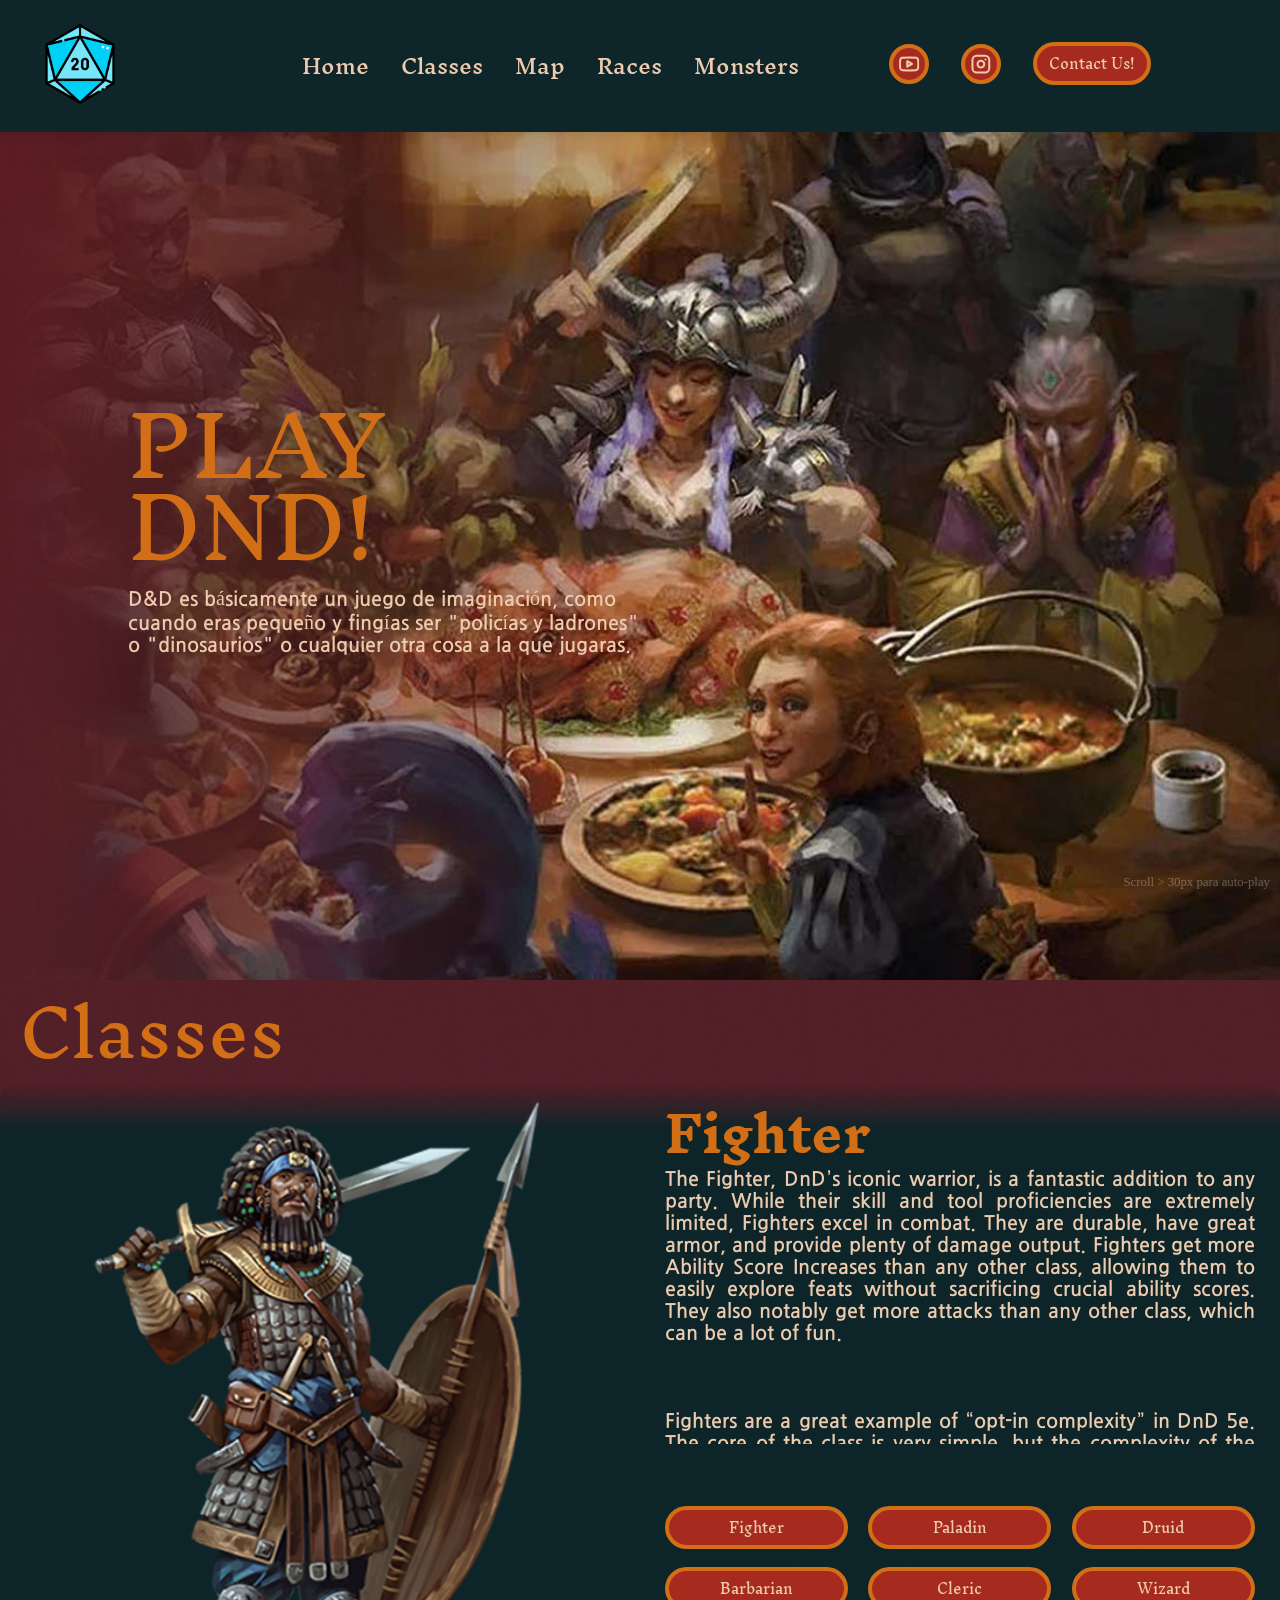
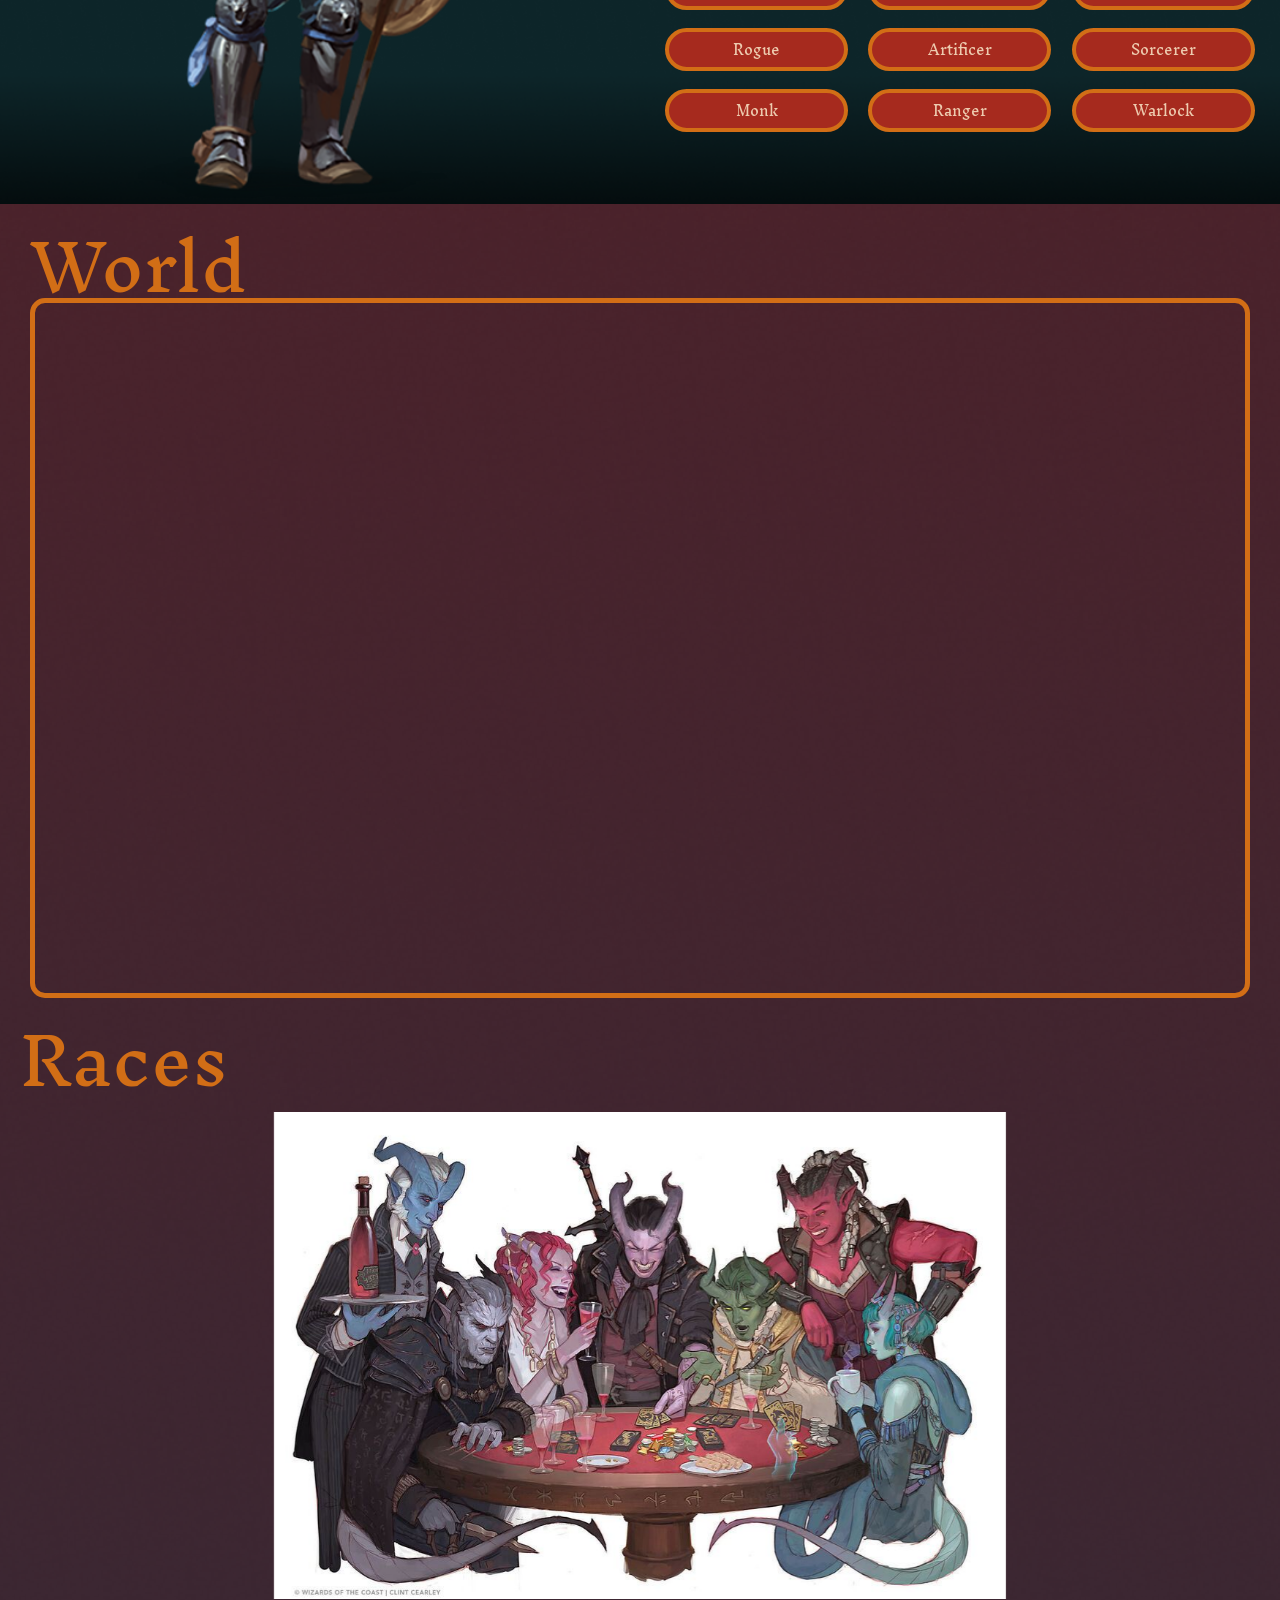
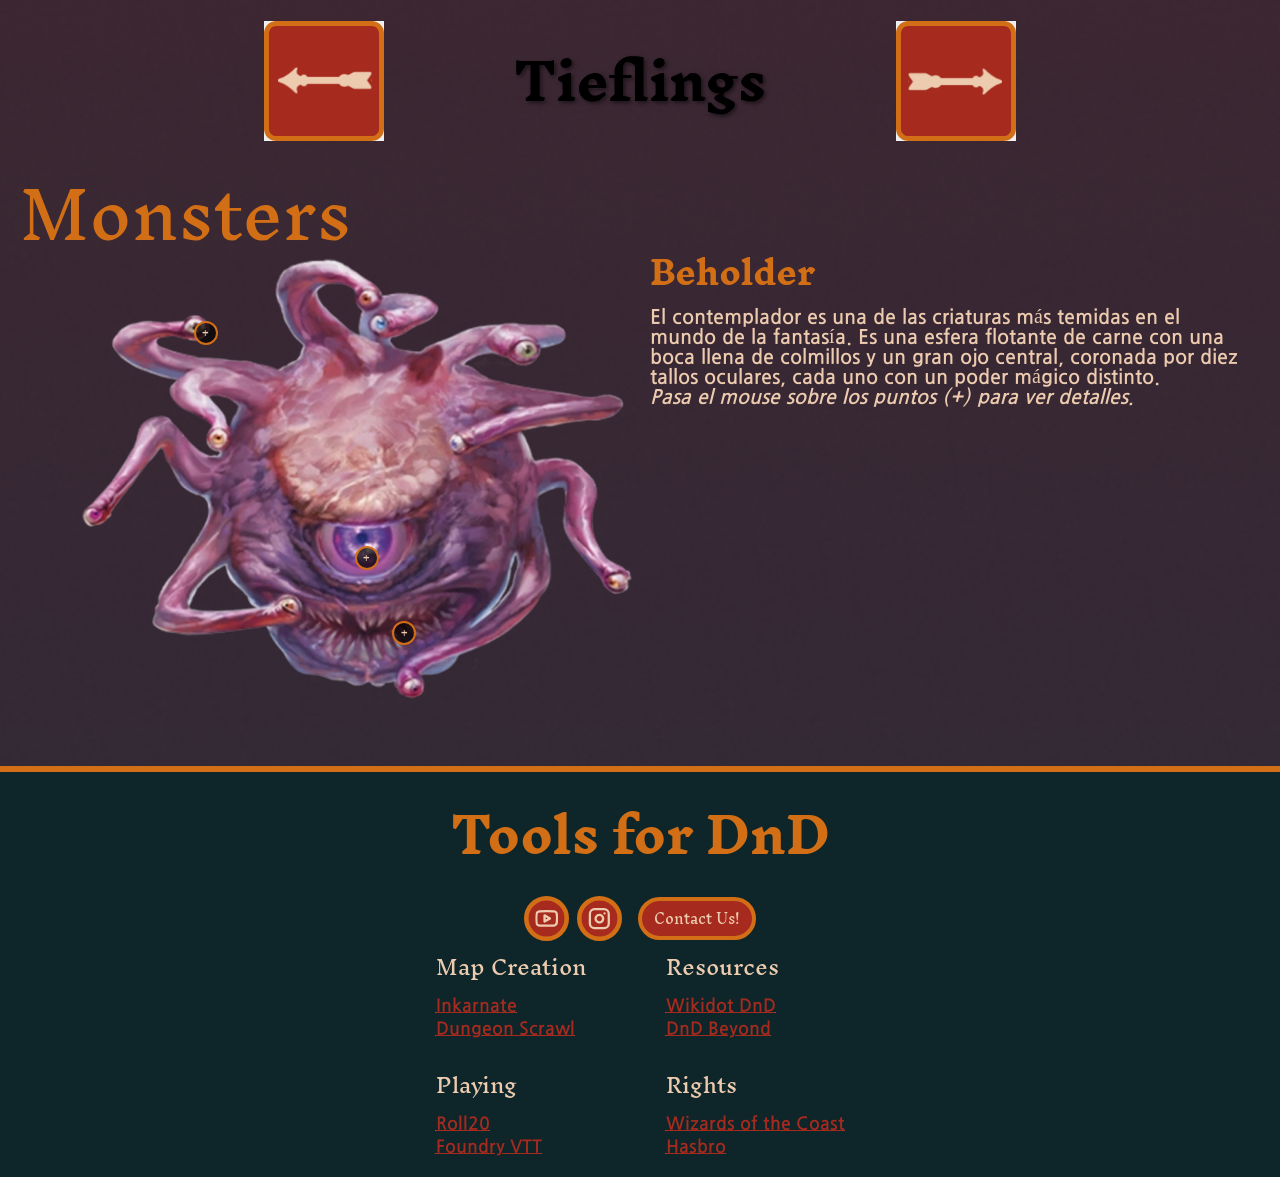
==== index.html @ a6f8e932 "Landing done and responsive" ====
<!DOCTYPE html>
<html>
	<head>
		<meta charset="UTF-8" name="viewport" content="width=device-width, initial-scale=1.0">
		<title>Discover DnD!</title>
		<link rel="preconnect" href="https://fonts.googleapis.com">
<link rel="preconnect" href="https://fonts.gstatic.com" crossorigin>
<link href="https://fonts.googleapis.com/css2?family=Audiowide&family=Inknut+Antiqua:wght@300;400;500;600;700;800;900&family=Space+Grotesk:wght@300..700&display=swap" rel="stylesheet">
		<link rel="stylesheet" href="Css/fonts.css">
		<link rel="stylesheet" href="Css/texts.css">
		<link rel="stylesheet" href="Css/buttons.css">
		<link rel="stylesheet" href="Css/footer.css">
		<link rel="stylesheet" href="Css/navbar.css">
		<link rel="stylesheet" href="Css/responsive.css">
		<link rel="stylesheet" href="Css/info.css">
		<link rel="stylesheet" href="Css/map.css">
		<link rel="stylesheet" href="Css/carousel.css">
		<link rel="stylesheet" href="Css/landing.css">
		<link rel="stylesheet" href="Css/classes.css">
		<style>

			.center{
				display: flex;
  justify-content: center;
  align-items: center;
			}

			.column{
				flex-direction: column;
				gap: 1px;
			}
			.caja{
				margin: 0; padding: 0;/*
				border-width: 5px;
				border-color: aqua;
				border-style: dashed;*/

				position: relative;
				top: 0;
				left: 0;
				width: 100%;
			}

		</style>
		
	</head>
	<body style="margin: 0; background-image: url('/Images/Background.png'); background-size: cover;">
		<header>
				<nav>
					<div class="nav-container">
						<div class="cajaDado">
							<img src="Images/Dado.png" 
								alt="Dado Interactuable" 
								style="width: 100%; max-width: 80px; cursor: pointer;"
								onClick="TirarDado()">
						</div>
							<button class="menu-btn" id="menuBtn">☰</button>					
						<ul class="nav-links" id="navLinks">
							<li>
								<a href="#Home">Home</a>
							</li>
							<li>
								<a href="#Clases">Classes</a>
							</li>
							<li>
								<a href="#Ambientacion">Map</a>
							</li>
							<li>
								<a href="#Razas">Races</a>
							</li>
							<li>
								<a href="#Monstruos">Monsters</a>
							</li>
						</ul>
					<div class="caja1">
						<div class="cajaImagen">
							<svg width="40" height="40" viewBox="0 0 59 59" fill="none" xmlns="http://www.w3.org/2000/svg">
								<circle cx="29.5" cy="29.5" r="26.5" fill="#A62A1E" stroke="#D26E16" stroke-width="6"/>
								<g clip-path="url(#clip0_2013_942)">
								<path d="M42.7669 22.8074C42.6198 22.2198 42.3203 21.6814 41.8985 21.2466C41.4768 20.8118 40.9477 20.496 40.3648 20.3311C38.2352 19.811 29.7165 19.811 29.7165 19.811C29.7165 19.811 21.1977 19.811 19.0681 20.3806C18.4852 20.5455 17.9561 20.8613 17.5344 21.2961C17.1126 21.7309 16.8131 22.2693 16.666 22.857C16.2762 25.0183 16.0856 27.2108 16.0964 29.407C16.0825 31.6197 16.2732 33.8289 16.666 36.0065C16.8281 36.5759 17.1344 37.0938 17.5552 37.5103C17.976 37.9267 18.497 38.2276 19.0681 38.3838C21.1977 38.9534 29.7165 38.9534 29.7165 38.9534C29.7165 38.9534 38.2352 38.9534 40.3648 38.3838C40.9477 38.2189 41.4768 37.9031 41.8985 37.4683C42.3203 37.0335 42.6198 36.4951 42.7669 35.9074C43.1537 33.7624 43.3443 31.5866 43.3365 29.407C43.3504 27.1943 43.1597 24.985 42.7669 22.8074Z" stroke="#EDCBAF" stroke-width="3" stroke-linecap="round" stroke-linejoin="round"/>
								<path d="M26.9305 33.4558L34.0501 29.407L26.9305 25.3581V33.4558Z" stroke="#EDCBAF" stroke-width="3" stroke-linecap="round" stroke-linejoin="round"/>
								</g>
								<defs>
								<clipPath id="clip0_2013_942">
								<rect width="29.7164" height="29.7164" fill="white" transform="translate(14.8584 14.8584)"/>
								</clipPath>
								</defs>
							</svg> 
						</div>

						<div class="cajaImagen">
							<svg width="40" height="40" viewBox="0 0 59 59" fill="none" xmlns="http://www.w3.org/2000/svg">
								<circle cx="29.5" cy="29.5" r="26.5" fill="#A62A1E" stroke="#D26E16" stroke-width="6"/>
								<path d="M36.0937 22.9068H36.1061M23.0928 17.335H35.4746C38.8938 17.335 41.6656 20.1067 41.6656 23.5259V35.9077C41.6656 39.3269 38.8938 42.0987 35.4746 42.0987H23.0928C19.6736 42.0987 16.9019 39.3269 16.9019 35.9077V23.5259C16.9019 20.1067 19.6736 17.335 23.0928 17.335ZM34.2365 28.9368C34.3893 29.9672 34.2132 31.0197 33.7335 31.9443C33.2537 32.869 32.4945 33.6188 31.564 34.0872C30.6335 34.5556 29.579 34.7186 28.5504 34.5531C27.5219 34.3876 26.5718 33.902 25.8352 33.1654C25.0985 32.4287 24.6129 31.4786 24.4474 30.4501C24.2819 29.4216 24.445 28.3671 24.9133 27.4365C25.3817 26.506 26.1315 25.7469 27.0562 25.2671C27.9809 24.7873 29.0333 24.6113 30.0638 24.7641C31.1149 24.9199 32.088 25.4097 32.8394 26.1611C33.5908 26.9125 34.0806 27.8856 34.2365 28.9368Z" stroke="#EDCBAF" stroke-width="3" stroke-linecap="round" stroke-linejoin="round"/>
							</svg>
						</div>
						<div id="contact" >
							<a href=""><button class="button">Contact Us!</button></a>

						</div>
					</div>               

				</nav>
							<!-- AQUÍ es donde aparecerá el número -->
				<div id="NavNumber">0</div>
		</header>
<div class="main-container">
		<main>
			<div class="landing" id="Home">
				<div class="welcome-text">
					<h1 class="section-title main-title" style="margin: 0;">PLAY</h1>
					<h1 class="section-title main-title" style="margin: 0;">DND!</h1>
					<p class="game-description" style="margin-top: 20px;">D&D es básicamente un juego de imaginación, como cuando eras pequeño y fingías ser "policías y ladrones" o "dinosaurios" o cualquier otra cosa a la que jugaras.</p>
				</div>
			</div>
    <div class="classes">
		<h1 id="Clases" class="section-title">
        Classes
		</h1>
		<div class="class-container">
			<div class="class-image"> 
				<img src="Images/Clases/Fighter.png" 
					alt="Imagen de las clases de DnD" 
					style="width: 100%; max-width: 600px;"
					id="classImage">
			</div>
			<div class="class-info">
				<div class="class-text">
					<h2 style="margin: 0px; margin-bottom: 12px; line-height: 1;" id="classTitle">Fighter</h2>
					<p style="text-align: justify;" id="classText">The Fighter, DnD’s iconic warrior, is a fantastic addition to any party. While their skill and tool proficiencies are extremely limited, Fighters excel in combat. They are durable, have great armor, and provide plenty of damage output. Fighters get more Ability Score Increases than any other class, allowing them to easily explore feats without sacrificing crucial ability scores. They also notably get more attacks than any other class, which can be a lot of fun.

						<br><br>Fighters are a great example of “opt-in complexity” in DnD 5e. The core of the class is very simple, but the complexity of the subclasses varies significantly. The Champion adds almost no complexity, while subclasses like the Eldritch Knight can add quite a bit. This makes the Fighter a great choice for players of all experience levels and for players with a broad range of preferences, allowing you to build a character that you find mechanically appealing but without making it more work than you might like.

						<br><br>For players totally new to DnD or to tabletop RPGs in general, the Champion Fighter is among the simplest characters in the game and is a great way to learn if you’re nervous about learning the game’s mechanics.
					</p>
				</div>
				<div class="class-selector">
				<div class="class-row">
					<button class="class-button">Fighter</button>
					<button class="class-button">Paladin</button>	
					<button class="class-button">Druid</button>
				</div>
				<div class="class-row">
					<button class="class-button">Barbarian</button>
					<button class="class-button">Cleric</button>	
					<button class="class-button">Wizard</button>
				</div>
				<div class="class-row">
					<button class="class-button">Rogue</button>
					<button class="class-button">Artificer</button>	
					<button class="class-button">Sorcerer</button>
				</div>
				<div class="class-row">
					<button class="class-button">Monk</button>
					<button class="class-button">Ranger</button>	
					<button class="class-button">Warlock</button>
				</div>
			</div></div>
			
		</div>
	</div>
	
    <div class="world">
		<h1 id="Ambientacion" class="section-title">
        World
		</h1>
			<div class="map">
				<iframe id="mapaInteractivo" title="Mapa Interactivo" width="100%" src="https://www.aidedd.org/atlas/sword-coast"></iframe>
			</div>		
	</div>
    <h1 id="Razas" class="section-title">Races</h1>
<div class="caja-principal caja" id="mainCarousel">
    <div class="area-carrusel">
        <div class="contenedor-slides" id="track">
           <!-- Tieflings -->
				<div class="slide active" data-name="Tieflings">
					<img src="./Images/Razas/Tieflings.jpg" alt="Tiefling">
					<div class="info-overlay">
						<h3>Tieflings</h3>
						<p>Ser tocado por un linaje infernal marca a los tieflings con cuernos, colas y colores de piel inusuales. Son supervivientes natos, a menudo mirados con desconfianza pero poseedores de una voluntad inquebrantable y talentos mágicos latentes.</p>
					</div>
				</div>
			<!-- Elfos -->
				<div class="slide" data-name="Elfos">
					<img src="./Images/Razas/Elfos.jpg" alt="Elfo">
					<div class="info-overlay">
						<h3>Elfos</h3>
						<p>Los elfos son un pueblo mágico de gracilidad sobrenatural, que viven en lugares de etérea belleza. Aman la naturaleza, la magia, el arte y la música. Su longevidad les permite ver el mundo con una perspectiva que pocas razas alcanzan.</p>
					</div>
				</div>
			 <!-- Orcos -->
            <div class="slide" data-name="Orcos">
                <img src="./Images/Razas/Orcos.jpg" alt="Orco">
                <div class="info-overlay">
                    <h3>Orcos</h3>
                    <p>Poseedores de una fuerza física inmensa y una resistencia legendaria. Aunque a menudo se les etiqueta como salvajes, los orcos valoran el honor en el combate y la lealtad a la tribu por encima de todo.</p>
                </div>
            </div>
			  <!-- Humanos -->
            <div class="slide" data-name="Humanos">
                <img src="./Images/Razas/Humanos.jpg" alt="Humano">
                <div class="info-overlay">
                    <h3>Humanos</h3>
                    <p>La raza más versátil y ambiciosa. Los humanos son innovadores y adaptables, capaces de alcanzar la maestría en cualquier disciplina que se propongan, desde la magia más compleja hasta el arte de la guerra.</p>
                </div>
            </div>
			    <!-- Enanos -->
            <div class="slide" data-name="Enanos">
                <img src="./Images/Razas/Enanos.jpg" alt="Enano">
                <div class="info-overlay">
                    <h3>Enanos</h3>
                    <p>Maestros de la piedra y el metal. Los enanos son conocidos por su robustez, su amor por las minas profundas y su inquebrantable sentido del deber y la tradición. Un enano nunca olvida una deuda... ni un agravio.</p>
                </div>
            </div>

				
        </div>
    </div>

    <div class="area-controles">
        <div class="btn-contenedor">
            <button class="lButton" id="prevBtn"></button>
        </div>
        <div class="titulo-raza">
            <h2 id="currentRaceName">Tieflings</h2>
        </div>
        <div class="btn-contenedor">
            <button class="rButton" id="nextBtn"></button>
        </div>
    </div>
</div>
  
    <div class="scroll-hint">Scroll > 30px para auto-play</div>
   
		<h1 id="Monstruos" class="section-title">
        Monsters
		<div class="caja"id="Mostruo">
			<div class="caja" id="imgMostruo" style=" float: left; padding-left: 5%;">
				<img src="Images/Beholder.png" 
					alt="Monstruo con ojos y tentaculos" 
					style="width: 100%; max-width: 600px;">

			</div>
			  <!-- Puntos posicionados con porcentajes para que sean responsivos -->
            <div class="punto-info" id="info1" >
                +
                <div class="tooltip">Tentáculo superior: Capaz de lanzar rayos mágicos paralizantes.</div>
            </div>

            <div class="punto-info" id="info2" >
                +
                <div class="tooltip">Ojo Central: Emite un cono de antimagia que anula hechizos.</div>
            </div>

            <div class="punto-info" id="info3" >
                +
                <div class="tooltip">Mandíbula: Sus dientes pueden triturar armaduras de placas.</div>
            </div>
			<div class="punto-info hide" id="info4"  >
                +
                <div class="tooltip">Secreto: Si mira demasiado a un espejo, se crea otro Beholder.</div>
            </div>
			<div id="info-movil-container" class="solo-movil-info caja">
 			   <p id="texto-dinamico-movil">Toca un punto (+) para ver los detalles.</p>
			</div>
			<div class="caja" id="textMostruo"style="float: right; padding: 10px; ">
				<h3>Beholder</h3>
				<p style=" padding-top: 20px">
				El contemplador es una de las criaturas más temidas en el mundo de la fantasía. 
                Es una esfera flotante de carne con una boca llena de colmillos y un gran ojo central, 
                coronada por diez tallos oculares, cada uno con un poder mágico distinto. 
				</p> 
				
				<p><i>Pasa el mouse sobre los puntos (+) para ver detalles.</i></p>

			</div>

		</div>
    </h1>
	
</main>		
</div>

		<footer>
			
			<div class="footer-top">
				<h2 class="center" style="text-align: center;">Tools for DnD</h2>
				<div class="footer-top">
					<div class="socials">
						<a href="https://www.youtube.com/@DNDWizards"> <svg width="45" height="45" viewBox="0 0 59 59" fill="none" xmlns="http://www.w3.org/2000/svg"> <circle cx="29.5" cy="29.5" r="26.5" fill="#A62A1E" stroke="#D26E16" stroke-width="6"/> <g clip-path="url(#clip0_2013_942)"> <path d="M42.7669 22.8074C42.6198 22.2198 42.3203 21.6814 41.8985 21.2466C41.4768 20.8118 40.9477 20.496 40.3648 20.3311C38.2352 19.811 29.7165 19.811 29.7165 19.811C29.7165 19.811 21.1977 19.811 19.0681 20.3806C18.4852 20.5455 17.9561 20.8613 17.5344 21.2961C17.1126 21.7309 16.8131 22.2693 16.666 22.857C16.2762 25.0183 16.0856 27.2108 16.0964 29.407C16.0825 31.6197 16.2732 33.8289 16.666 36.0065C16.8281 36.5759 17.1344 37.0938 17.5552 37.5103C17.976 37.9267 18.497 38.2276 19.0681 38.3838C21.1977 38.9534 29.7165 38.9534 29.7165 38.9534C29.7165 38.9534 38.2352 38.9534 40.3648 38.3838C40.9477 38.2189 41.4768 37.9031 41.8985 37.4683C42.3203 37.0335 42.6198 36.4951 42.7669 35.9074C43.1537 33.7624 43.3443 31.5866 43.3365 29.407C43.3504 27.1943 43.1597 24.985 42.7669 22.8074Z" stroke="#EDCBAF" stroke-width="3" stroke-linecap="round" stroke-linejoin="round"/> <path d="M26.9305 33.4558L34.0501 29.407L26.9305 25.3581V33.4558Z" stroke="#EDCBAF" stroke-width="3" stroke-linecap="round" stroke-linejoin="round"/> </g> <defs> <clipPath id="clip0_2013_942"> <rect width="29.7164" height="29.7164" fill="white" transform="translate(14.8584 14.8584)"/> </clipPath> </defs> </svg> </a> 
						<a href="https://www.instagram.com/dndwizards/"> <svg width="45" height="45" viewBox="0 0 59 59" fill="none" xmlns="http://www.w3.org/2000/svg"> <circle cx="29.5" cy="29.5" r="26.5" fill="#A62A1E" stroke="#D26E16" stroke-width="6"/> <path d="M36.0937 22.9068H36.1061M23.0928 17.335H35.4746C38.8938 17.335 41.6656 20.1067 41.6656 23.5259V35.9077C41.6656 39.3269 38.8938 42.0987 35.4746 42.0987H23.0928C19.6736 42.0987 16.9019 39.3269 16.9019 35.9077V23.5259C16.9019 20.1067 19.6736 17.335 23.0928 17.335ZM34.2365 28.9368C34.3893 29.9672 34.2132 31.0197 33.7335 31.9443C33.2537 32.869 32.4945 33.6188 31.564 34.0872C30.6335 34.5556 29.579 34.7186 28.5504 34.5531C27.5219 34.3876 26.5718 33.902 25.8352 33.1654C25.0985 32.4287 24.6129 31.4786 24.4474 30.4501C24.2819 29.4216 24.445 28.3671 24.9133 27.4365C25.3817 26.506 26.1315 25.7469 27.0562 25.2671C27.9809 24.7873 29.0333 24.6113 30.0638 24.7641C31.1149 24.9199 32.088 25.4097 32.8394 26.1611C33.5908 26.9125 34.0806 27.8856 34.2365 28.9368Z" stroke="#EDCBAF" stroke-width="3" stroke-linecap="round" stroke-linejoin="round"/> </svg> </a>
					</div>
					<a href=""><button class="button">Contact Us!</button></a>
				</div>
			</div>

			<div class="footer-links">
				<div>
					<div>
						<p class="subtitle">Map Creation</p>
						<a href="https://inkarnate.com/"><p class="link">Inkarnate</p></a>
						<a href="https://www.dungeonscrawl.com/"><p class="link">Dungeon Scrawl</p></a>
					</div>
					<div>
						<p class="subtitle">Playing</p>
						<a href="https://roll20.net/welcome"><p class="link">Roll20</p></a>
						<a href="https://foundryvtt.com/"><p class="link">Foundry VTT</p></a>
					</div>
				</div>
				<div>
					<div>
						<p class="subtitle">Resources</p>
						<a href="https://dnd5e.wikidot.com/"><p class="link">Wikidot DnD</p></a>
						<a href="https://www.dndbeyond.com/en"><p class="link">DnD Beyond</p></a>
					</div>
					<div>
						<p class="subtitle">Rights</p>
						<a href="https://company.wizards.com/es"><p class="link">Wizards of the Coast</p></a>
						<a href="https://www.hasbropulse.com/eu/en/"><p class="link">Hasbro</p></a>
					</div>
				</div>
			</div>
			
		</footer>
		<script src="ScriptInfo.js" ></script>
   		<script src="ScriptNavBar.js"> </script>
		<script src="ScriptMap.js"> </script>
		<script src="ScriptCarousel.js"> </script>
		<script src="ScriptClases.js"> </script>
	</body>
</html>
---- Css/fonts.css ----
.inknut-antiqua-light {
  font-family: "Inknut Antiqua", serif;
  font-weight: 300;
  font-style: normal;
}

.inknut-antiqua-regular {
  font-family: "Inknut Antiqua", serif;
  font-weight: 400;
  font-style: normal;
}

.inknut-antiqua-medium {
  font-family: "Inknut Antiqua", serif;
  font-weight: 500;
  font-style: normal;
}

.inknut-antiqua-semibold {
  font-family: "Inknut Antiqua", serif;
  font-weight: 600;
  font-style: normal;
}

.inknut-antiqua-bold {
  font-family: "Inknut Antiqua", serif;
  font-weight: 700;
  font-style: normal;
}

.inknut-antiqua-extrabold {
  font-family: "Inknut Antiqua", serif;
  font-weight: 800;
  font-style: normal;
}

.inknut-antiqua-black {
  font-family: "Inknut Antiqua", serif;
  font-weight: 900;
  font-style: normal;
}

@font-face {
  font-family: "JejuGothic";
  src: url(../fonts/JejuGothic.ttf.woff) format(woff);
}
---- Css/texts.css ----
.main-title{
	font-size: 82px;
}
h1{
		color: #D26E16;
		font-weight: normal;
		
		font-family: "Inknut Antiqua", serif;
		
	}
	h2{
		color: #D26E16;
		font-weight: bold;
		
		font-family: "Inknut Antiqua", serif;
		
		
	}
	h3{
		color: #D26E16;
		font-weight: bold;
		
		font-family: "Inknut Antiqua", serif;
	}
	h4{
		color: #EDCBAF;
		
		font-family: "Inknut Antiqua", serif;
	}
	p{
		color: #EDCBAF;
		font-family: "JejuGothic";
		
	}

	.section-title{
		line-height: 1; 
		margin: 20px;
	}
	@media only screen and (min-width: 769px) {
		h1{font-size: 64px;}
		h2{font-size: 48px;}
		h3{font-size: 32px;}
		h4{font-size: 26px;}
		p{font-size: 20px;}
	}

@media only screen and (max-width: 768px ) {
		h1{font-size: 48px;}
		h2{font-size: 32px;}
		h3{font-size: 28px;}
		h4{font-size: 22px;}
		p{font-size: 16px;}
}
---- Css/buttons.css ----
.button{

  box-sizing: border-box;
  border-radius: 999px; 
  background-color: #A62A1E;
  border: 0.3rem solid #D26E16;
  outline-offset: 0.3rem;
  padding: 0px;
  padding-left: 12px;
  padding-right: 12px;
  text-align: center;
  color: #EDCBAF;
  font-family: "Inknut Antiqua", serif;

}

.button:hover{
background-color: #40130E;
color: #A62A1E;
cursor: pointer;
}

.info1
{
  border:solid 1px black; 
  background-color: rgba(225, 225, 225,0.6);
  border-radius: 50px;
  width: 20px; height: 20px;
  box-sizing: border-box;

  position:relative;
}

div:hover .info1{ 
  background-color: rgba(200, 200, 200,0.8);
  scale: 1.2;
}

.rButton{
    background-image: url("../Images/SVG/R_Botton_Flecha.svg");
    background-repeat: no-repeat;
    background-size: contain;
    width: 120px; height:120px;
    cursor: pointer;
    border: none;

}

.rButton:hover{
    background-image: url("../Images/SVG/R_Botton_Flecha_Press.svg");
    background-repeat: no-repeat;
    background-size: contain;
    cursor: pointer;
    border: none;
    transform: scale(1.1);
    
}

.lButton{
    background-image: url("../Images/SVG/L_Botton_Flecha.svg");
    background-repeat: no-repeat;
    background-size: contain;
    width: 120px; height:120px;
    cursor: pointer;
    border: none;

}

.lButton:hover{
    background-image: url("../Images/SVG/L_Botton_Flecha_Press.svg");
    background-repeat: no-repeat;
    background-size: contain;
    cursor: pointer;
    border: none;
    transform: scale(1.1);
}

.class-button{

  box-sizing: border-box;
  border-radius: 999px; 
  background-color: #A62A1E;
  border: 0.3rem solid #D26E16;
  outline-offset: 0.3rem;
  width: 30%;
  padding: 0px;
  padding-left: 12px;
  padding-right: 12px;
  text-align: center;
  color: #EDCBAF;
  font-family: "Inknut Antiqua", serif;

}

.class-button:hover{
background-color: #40130E;
color: #A62A1E;
cursor: pointer;
}
---- Css/footer.css ----
footer{
				background-color: #0E262A;
                border-top: 6px solid #D26E16;
                box-sizing: border-box;
                padding-bottom: 20px;
			}

            .footer-top{
                display: flex;
                flex-direction: column;
                align-items: center;
                gap: 0;
            }


            .footer-top > div{
                display: flex;
                align-items: center;
                flex-direction: row;
                gap: 16px;
            }

            .footer-top-icons {
                display: flex;
                align-items: center;
                gap: 16px;
            }

            

            .footer-top > div > div{
                display: flex;
                gap: 8px;
            }

            .footer-links{
                display: flex;
                align-items: center;
                justify-content: center;
                gap: 80px;
                max-width: 100%;
                overflow-x: hidden;
                flex-wrap: wrap;
            }

            .footer-links > div{
                display: flex;
                align-items: flex-start;
                flex-direction: column;
                gap: 20px;
            }

            .footer-links > div > div {
                display: flex;
                flex-direction: column;
                gap: 4px;
            }

            .footer-top a {
                display: flex;
                align-items: center;
                justify-content: center;
                padding: 0;
                line-height: 0;
                text-decoration: none;
            }

            .footer-links  .subtitle{
                
				font-size: 20px;
				font-family: "Inknut Antiqua", serif;
                margin: 0;
            }

            .footer-links  .link{
                color: #A62A1E;
                text-decoration: underline;
                font-size: large;
            }

            @media (max-width: 600px) {
    .footer-links{
        flex-direction: column;
        gap: 5px; 
        align-items: center;
    }
}
---- Css/navbar.css ----
* {
    margin:0;
    padding:0;
    box-sizing: border-box;  
}

nav {
    background-color: #0E262A;
    padding: 1rem 2rem;
    box-shadow: 0 2px 10px rgba(0, 0, 0, 0.1);
    width: 100%;
    /* Eliminamos el position fixed de aquí para que mande el header */
}


.nav-container {
   display: flex; 
   justify-content: space-between;
   align-items: center;
   max-width: 1200px;
   margin: 0 auto;

}

.nav-links{
    display: flex;
    gap: 2rem;
    list-style: none;
    transition: all 0.3s ease;
}

.nav-links a{
    color: #EDCBAF;
    text-decoration: none;
    font-weight: 500;
    font-family: "Inknut Antiqua", serif;
    transition: all 0.2s;
}

.nav-links a:hover{
    color: #A62A1E;
    cursor: pointer;
}

.menu-btn {
    display: none;
    background: none;
    border: none;
    color: #D26E16;
    font-size: 2rem;
    cursor: pointer;
}

@media (max-width: 768px){
    .menu-btn {
    display: block;
}

@media only screen and (max-width: 768px )and (min-width: 375px )  {
    .nav-links{
        clip-path: circle(0px at 45% -10%);
    }
}
@media only screen and (max-width:375px ) {
    .nav-links{
        clip-path: circle(0px at 90% -10%);
    }
}
    .nav-links{
        position: fixed;
        top: 100px;
        left: 0;
            width: 100%;
        background-color: #0E262A;
        flex-direction: column;
        align-items: center;
        padding: 1rem;
        pointer-events: none;
    }
.nav-links.active{
    clip-path: circle(1000px at 90% -10%);
    pointer-events: all;
}

.nav-links li{
opacity: 0;
transform: traslateY(20px);
transition: all 0.3s ease;
}
.nav-links.active li{
    opacity: 1;
    transform: translateY(0);
}

.nav-links li:nth-child(1){transition-delay: 0.1s;}
.nav-links li:nth-child(2){transition-delay: 0.2s;}
.nav-links li:nth-child(3){transition-delay: 0.3s;}
.nav-links li:nth-child(4){transition-delay: 0.4s;}
.nav-links li:nth-child(5){transition-delay: 0.5s;}
}

header {
    position: fixed;
    top: 0;
    left: 0;
    width: 100%;
    z-index: 1000;
    transition: transform 0.3s ease-in-out;
}

.header-hidden {
    transform: translateY(-100%);
}

.main-container {
    padding-top: 80px;
}


/* --- RESULTADO DEL DADO --- */
#NavNumber {
    border-radius: 20%;
    background-color: #A62A1E; 
    border-color: #D26E16;
    color: #EDCBAF;
    border-width: 2px;
    border-style: solid;
    box-sizing: border-box;
    
    position: fixed;
    top: 120px;
    left: 40px;
    width: 70px; 
    height: 70px;
    
    display: flex;
    align-items: center;
    justify-content: center;
    font-family: "Inknut Antiqua", serif;
    font-weight: bold;
    font-size: 24px;

    opacity: 0;
    pointer-events: none;
    transform: translateY(20px);
    transition: all 0.4s cubic-bezier(0.175, 0.885, 0.32, 1.275);
    z-index: 999;
}

#NavNumber.mostrar {
    opacity: 1;
    transform: translateY(0);
}

#NavNumber.irse-arriba {
    opacity: 0;
    transform: translateY(-60px);
}

  #NavBar {

            box-sizing:border-box;
            margin:0; padding:0;

            border-bottom-style: solid;
            border-bottom-color:  rgb(197, 195, 43);
            border-bottom-width:  10px;

            width:100%; 
            background-color: rgb(44, 25, 25);
            position:relative;
            position: sticky;
            top: 0;
            overflow: hidden;
        }

        .cajaDado{   
            margin:0px; padding:0px; 
            
            position:relative;
            box-sizing:border-box;
            float:left;
            align-content: center;
        }
        .caja1{   
            margin:0px; padding:0px; 
            position:relative;
            box-sizing:border-box;
            float:right;
            align-content: center;
        }
        .caja2{   
            margin:0px; padding:0px;  
            position:relative;
            box-sizing:border-box;
            float:right;
        }
        .cajaTexto{
            margin:0px; padding:0px; 
            position:relative;
            box-sizing:border-box;
            float:left;
            align-content: center;
            
        }
        .cajaImagen{
            margin:0px; padding:0px; 
            padding-left: 2.5%;
            width: 20%;height: 80px; 
            position:relative;
            box-sizing:border-box;
            float:left;
            align-content: center;
            
        }
        #contact{
            padding-bottom: 3%;
            margin:0px;
            height: 80px; 
            position:relative;
            box-sizing:border-box;
            float:left;
            align-content: center;
        }

        a{ color: #EDCBAF; font-family: "Inknut Antiqua";}
---- Css/responsive.css ----
html, body {
    min-height: 100vh;
    width: 100%;
    margin: 0;
    padding: 0;
    overflow-x: hidden;
}
body {
    min-height: 100vh;
    width: 100%;
}
main {
    width: 100%;
}

@media only screen and (min-width: 769px) {
    /* For Computer: */
    .cajaTexto {
        width: 25%;height: 80px; 
    }
       @media only screen and (min-width: 1141px ) {
        a{font-size: 20px;}
        svg{scale: 1;}
        #contact{width: 60%;padding-left: 2.5%;}
        .caja1{ width: 30%;height: 100px;}
        .caja2{ width: 60%;height: 100px;}
        .cajaDado{width: 15%;height: 100px; }
        .rButton{width: 120px;height: 120px; }
        .lButton{width: 120px;height: 120px; }
        .titulo-raza{font-size: 20px;}
    
    } 
    #imgMostruo{width: 50%; height: 100%;}
    #textMostruo{width: 50%; height: 100%;}
    #Mostruo{width: 100%; height: 500px;}

    #info1{top: 15%; left: 14%;}
    #info2{top: 60%; left: 27%;}
    #info3{top: 75%; left: 30%;}
    #info4{top: 35%; left: 40%;}
        
}

@media only screen and (max-width: 1140px ) {
    a{font-size: 15px;}
    .cajaImagen{display: none; width: 0;}
    .rButton{width: 120px;height: 120px; }
    .lButton{width: 120px;height: 120px; }
    #contact{width: 100%; padding-left: 10%;}
        .caja1{ width: 30%;height: 100px;}
        .caja2{ width: 60%;height: 100px;}
        .cajaDado{width: 15%;height: 100px; }
    #imgMostruo{width: 67%; height: 100%;}
    #textMostruo{width: 33%; height: 100%;}
    #Mostruo{width: 100%; height: 500px;}

    #info1{top: 15%; left: 15%;}
    #info2{top: 60%; left: 35%;}
    #info3{top: 75%; left: 40%;}
    #info4{top: 35%; left: 50%;}


}



@media only screen and (max-width: 768px )and (min-width: 375px )  {
    /* For Tablet: */
   .cajaTexto {
        width: 50%;height: 40px; 
    }

    .caja1{ width: 30%;height: 100px;}
    .caja2{ width: 60%;height: 100px;}
    .cajaDado{width: 30%;height: 100px; }
     .titulo-raza{font-size: 16px;}
     #imgMostruo{width: 100%; height: 70%;}
    #textMostruo{width: 100%; height: 30%;}
    #Mostruo{width: 100%; height: 800px;}

    #info1{top: 8%; left: 23%;}
    #info2{top: 37%; left: 50%;}
    #info3{top: 45%; left: 60%;}
    #info4{top: 25%; left: 70%;}

    .rButton{width: 100px;height: 100px; }
    .lButton{width: 100px;height: 100px; }
    
}
@media only screen and (max-width: 500px )and (min-width: 375px )  {
    #info1{top: 8%; left: 23%;}
    #info2{top: 25%; left: 50%;}
    #info3{top: 35%; left: 60%;}
    #info4{top: 15%; left: 70%;}
    .rButton{width: 80px;height: 80px; }
    .lButton{width: 80px;height: 80px; }
    .titulo-raza{font-size: 12px;}
}
@media only screen and (max-width: 375px) {
    /* For Mobile phones: */
   .cajaTexto {
        display: none; 
    }
    #NavBar{
        display:flex;
        flex-direction: row;
        justify-content: space-between;
    }
    .caja1{ display: none;}
    .caja2{ width: 30%;height: 100px;}
    .cajaDado{width: 30%;height: 100px; }
    .titulo-raza{font-size: 7px;}
    .rButton{width: 50px;height: 50px; top: 50%;}
    .lButton{width: 50px;height: 50px; }

    #imgMostruo{width: 100%; height: 35%;}
    #textMostruo{width: 100%; height: 55%;}
    #Mostruo{width: 100%; height: 800px;}
    #info-movil-container{width: 100%; height: 10%;}
    

    #info1{top: 5%; left: 23%;}
    #info2{top: 15%; left: 50%;}
    #info3{top: 25%; left: 60%;}
    #info4{top: 10%; left: 80%;}
}
---- Css/info.css ----
.contenedor-principal {
            max-width: 900px;
            background: #D26E16;
            padding: 20px;
            border-radius: 12px;
            box-shadow: 0 10px 30px rgba(0,0,0,0.1);
            display: flex;
            gap: 20px;
            align-items: flex-start;
        }

        /* EL TRUCO ESTÁ AQUÍ: Contenedor relativo */
        .contenedor-imagen {
            position: relative;
            display: inline-block;
            line-height: 0; /* Evita espacios extra debajo de la imagen */
        }

        .contenedor-imagen img {
            max-width: 600px;
            width: 100%;
            border-radius: 8px;
            display: block;
        }

        /* Estilo de los puntos (Hotspots) */
        .punto-info {
            position: absolute; /* Posicionamiento libre */
            width: 24px;
            height: 24px;
            background-color: rgba(0, 0, 0, 0.7);
            border: 2px solid  #D26E16;
            border-radius: 50%;
            cursor: pointer;
            z-index: 10;
            transition: transform 0.3s, background-color 0.3s;
            display: flex;
            justify-content: center;
            align-items: center;
            color: #EDCBAF;
            font-size: 12px;
            font-weight: bold;
        }

        .punto-info:hover {
            transform: scale(1.3);
            background-color: #A62A1E;;
        }

  @media only screen and (min-width: 375px) {     

        /* Cuadro de texto (Tooltip) */
        .tooltip {
            position: absolute;
            bottom: 140%; /* Aparece arriba del punto */
            left: 50%;
            transform: translateX(-50%) translateY(10px);
            background: #0E262A;
            color: #EDCBAF;
            padding: 10px 15px;
            border-radius: 6px;
            width: 200px;
            font-size: 14px;
            line-height: 1.4;
            pointer-events: none; /* No interfiere con el mouse */
            opacity: 0;
            visibility: hidden;
            transition: all 0.3s ease;
            box-shadow: 0 5px 15px rgba(0,0,0,0.3);
            z-index: 20;
        }

        /* Flechita del tooltip */
        .tooltip::after {
            content: "";
            position: absolute;
            top: 100%;
            left: 50%;
            margin-left: -5px;
            border-width: 5px;
            border-style: solid;
            border-color: #0E262A transparent transparent transparent;
        }

        /* Clase para mostrar el tooltip vía JS */
        .punto-info.activo .tooltip {
            opacity: 1;
            visibility: visible;
            transform: translateX(-50%) translateY(0);
        }

        /* También mantenemos el hover por si acaso */
        .punto-info:hover .tooltip {
            opacity: 1;
            visibility: visible;
            transform: translateX(-50%) translateY(0);
        }

        .info-texto {
            flex: 1;
        }

        .hide{
            display: none;

        }
        .solo-movil-info {
            display: none;
        }
    }

     @media only screen and (max-width: 375px) {     

            /* Mostramos la caja de abajo */
        .solo-movil-info {
            display: flex;
            background: #0E262A;
            color: #EDCBAF;
            justify-content: center;
            align-items: center;
            text-align: center;
            border-radius: 8px;
            border-left: 4px solid #D26E16;
            font-size: 16px;
        }

        /* OCULTAMOS los tooltips flotantes originales para que no se solapen */
        .punto-info .tooltip {
            display: none !important;
        }

        /* Estilo opcional para resaltar el punto clicado en móvil */
        .punto-info.activo {
            background-color: #A62A1E;
            transform: scale(1.2);
        }
        .hide{
            display: none;

        }
    }
---- Css/map.css ----
.world{
margin: 30px;
}

.world > h1{
    margin: 0px;

}
.map{
    touch-action: none;
    height: 700px;
    overscroll-behavior: contain;
}

#mapaInteractivo {
    width: 100%;
    height: 100%;
    border: solid 5px #D26E16;
    border-radius: 15px;
    overscroll-behavior: contain;
}
---- Css/carousel.css ----
/* Contenedor Principal */
        .caja-principal {
            width: 100%;
            height: 650px;
            display: flex;
            flex-direction: column;
            position: relative;
        }

        /* Área del Carrusel (75%) */
      .area-carrusel {
    width: 100%;
    height: 75%;
    position: relative;
    overflow: hidden; /* Oculta los slides que están fuera de la ventana */
}

        .slide {
            /* IMPORTANTE: ya no usamos position absolute ni opacity */
            flex: 0 0 20%; /* Cada slide ocupa el 20% del total (1/5 partes) */
            width: 20%;
            height: 100%;
            display: flex;
            align-items: center;
            justify-content: center;
            position: relative;
            cursor: pointer;
        }

        .slide.active {
            opacity: 1;
            z-index: 1;
        }

        .slide img {
            height: 100%;
            width: auto;
            max-width: 100%;
            object-fit: contain;
        }

        /* Panel de Información (Overlay) */
        .info-overlay {
            position: absolute;
            top: 0;
            left: 0;
            width: 100%;
            height: 100%;
            background: rgba(0, 0, 0, 0.85);
            display: flex;
            flex-direction: column;
            justify-content: center;
            align-items: center;
            padding: 40px;
            box-sizing: border-box;
            opacity: 0;
            visibility: hidden;
            transition: all 0.4s ease;
            text-align: center;
            z-index: 10;
        }

        .slide.show-info .info-overlay {
            opacity: 1;
            visibility: visible;
        }

        .info-overlay p {
            font-size: 1.2em;
            line-height: 1.6;
            max-width: 800px;
            color: #ecf0f1;
        }

        /* Área de Controles (25%) */
        .area-controles {
            width: 100%;
            height: 25%;
            display: flex;
            align-items: center;
            justify-content: center;
            flex-direction: row;
        }

        .btn-contenedor {
            width: 120px;
            height: 70%;
            display: flex;
            align-items: center;
            justify-content: center;
        }

        .titulo-raza {
            width: 40%;
            height: 100%;
            display: flex;
            align-items: center;
            justify-content: center;
        }

        .titulo-raza h2 {
            font-size: 2.5em;
            color: var(--color-texto);
            margin: 0;
            text-shadow: 2px 2px 4px rgba(0,0,0,0.5);
        }

        /* Indicador de scroll */
        .scroll-hint {
            position: fixed;
            bottom: 10px;
            right: 10px;
            font-size: 0.8em;
            color: rgba(255,255,255,0.3);
        }

  

        /* El track es la "tira" larga que contiene los slides */
        .contenedor-slides {
            display: flex; /* Pone los slides en fila */
            width: 500%; /* 5 slides * 100% cada uno */
            height: 100%;
            transition: transform 0.6s cubic-bezier(0.45, 0, 0.55, 1); /* Suavidad del deslizamiento */
        }
---- Css/landing.css ----
.landing {
    background-image: url('/Images/Landing.png');
    background-size: cover;
    background-position: center;
    background-repeat: no-repeat;

    min-height: 100vh;

    display: flex;
}

.welcome-text {
    width: 80%;
    display: flex;
    flex-direction: column;
    justify-content: center; 
    align-items: flex-start; 
    margin: 0 auto; 
}


.game-description {
    width: 50%;
}
---- Css/classes.css ----
.classes{


}
.class-container{
        display: flex;
        background-image: url("/Images/Clases/Background.png");
        background-size: cover;
        height: 80vh;
        
}

.class-image{
    display: flex;
    width: 50%;
    align-items: center;
    justify-content: center;
    margin: 0 auto;
    

}
.class-image > img{
    height: 100%;
    object-fit: contain;

}


.class-row{
    display: flex;
    justify-content: space-around;
}
.class-info{
    display: flex;
    flex-direction: column;
    
    width: 50%;
    padding: 10px;
}

.class-text{
    width: 100%;
    height: 50%;
    padding: 15px;
    display: flex;
    flex-direction: column;
    overflow: auto;
    
}
#classText {
    white-space: pre-line;
}

.class-selector{
    display: flex;
    flex-direction: column;
    justify-content: center;
    gap: 18px;
    padding: 5px;
    width: 100%;
    height: 50%;
    
}

@media only screen and (max-width: 768px )  {

.class-container{
    flex-direction: column;
    background-image: none;
        background-size: none;
        height: 100%;
}

.class-image{
    
    width: 100%;
    background-image: url("/Images/Clases/Background.png");
    background-size: cover;
    height: 50vh;
}
.class-info{
    width: 100%;
}

}
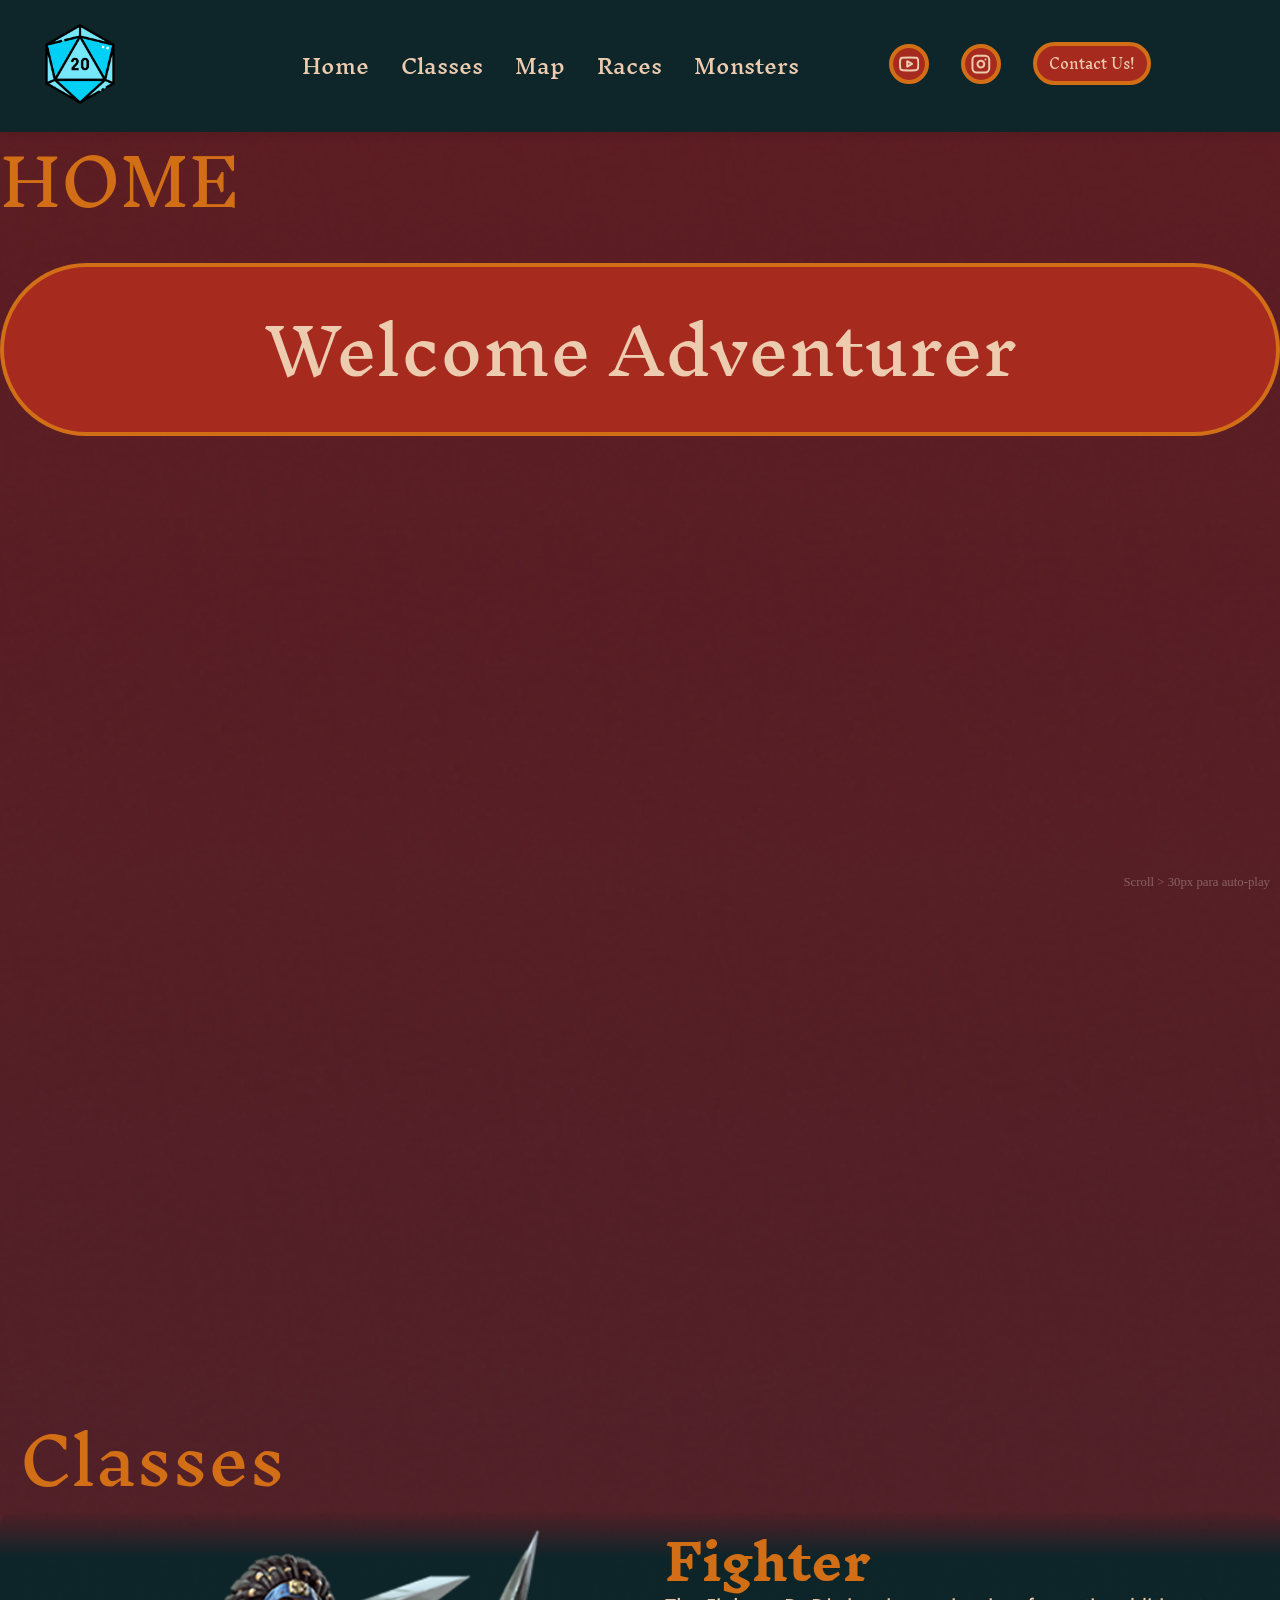
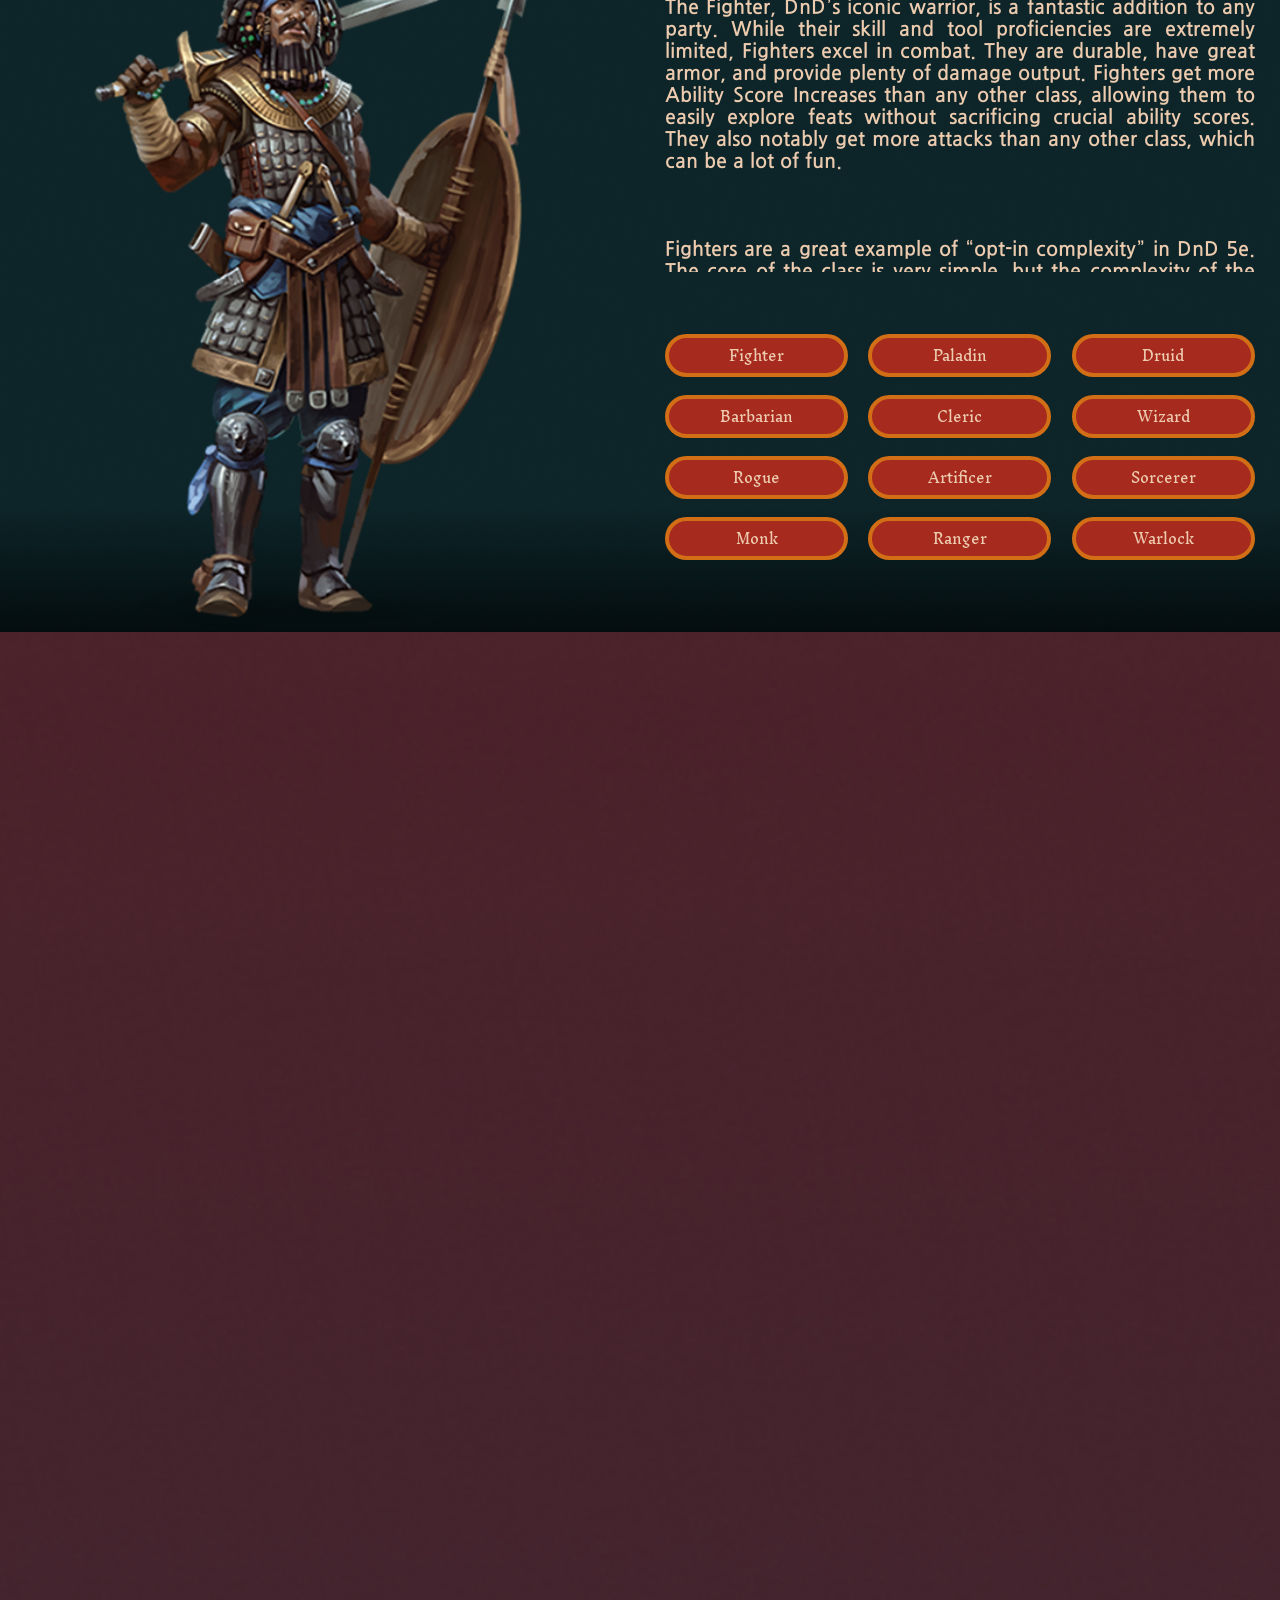
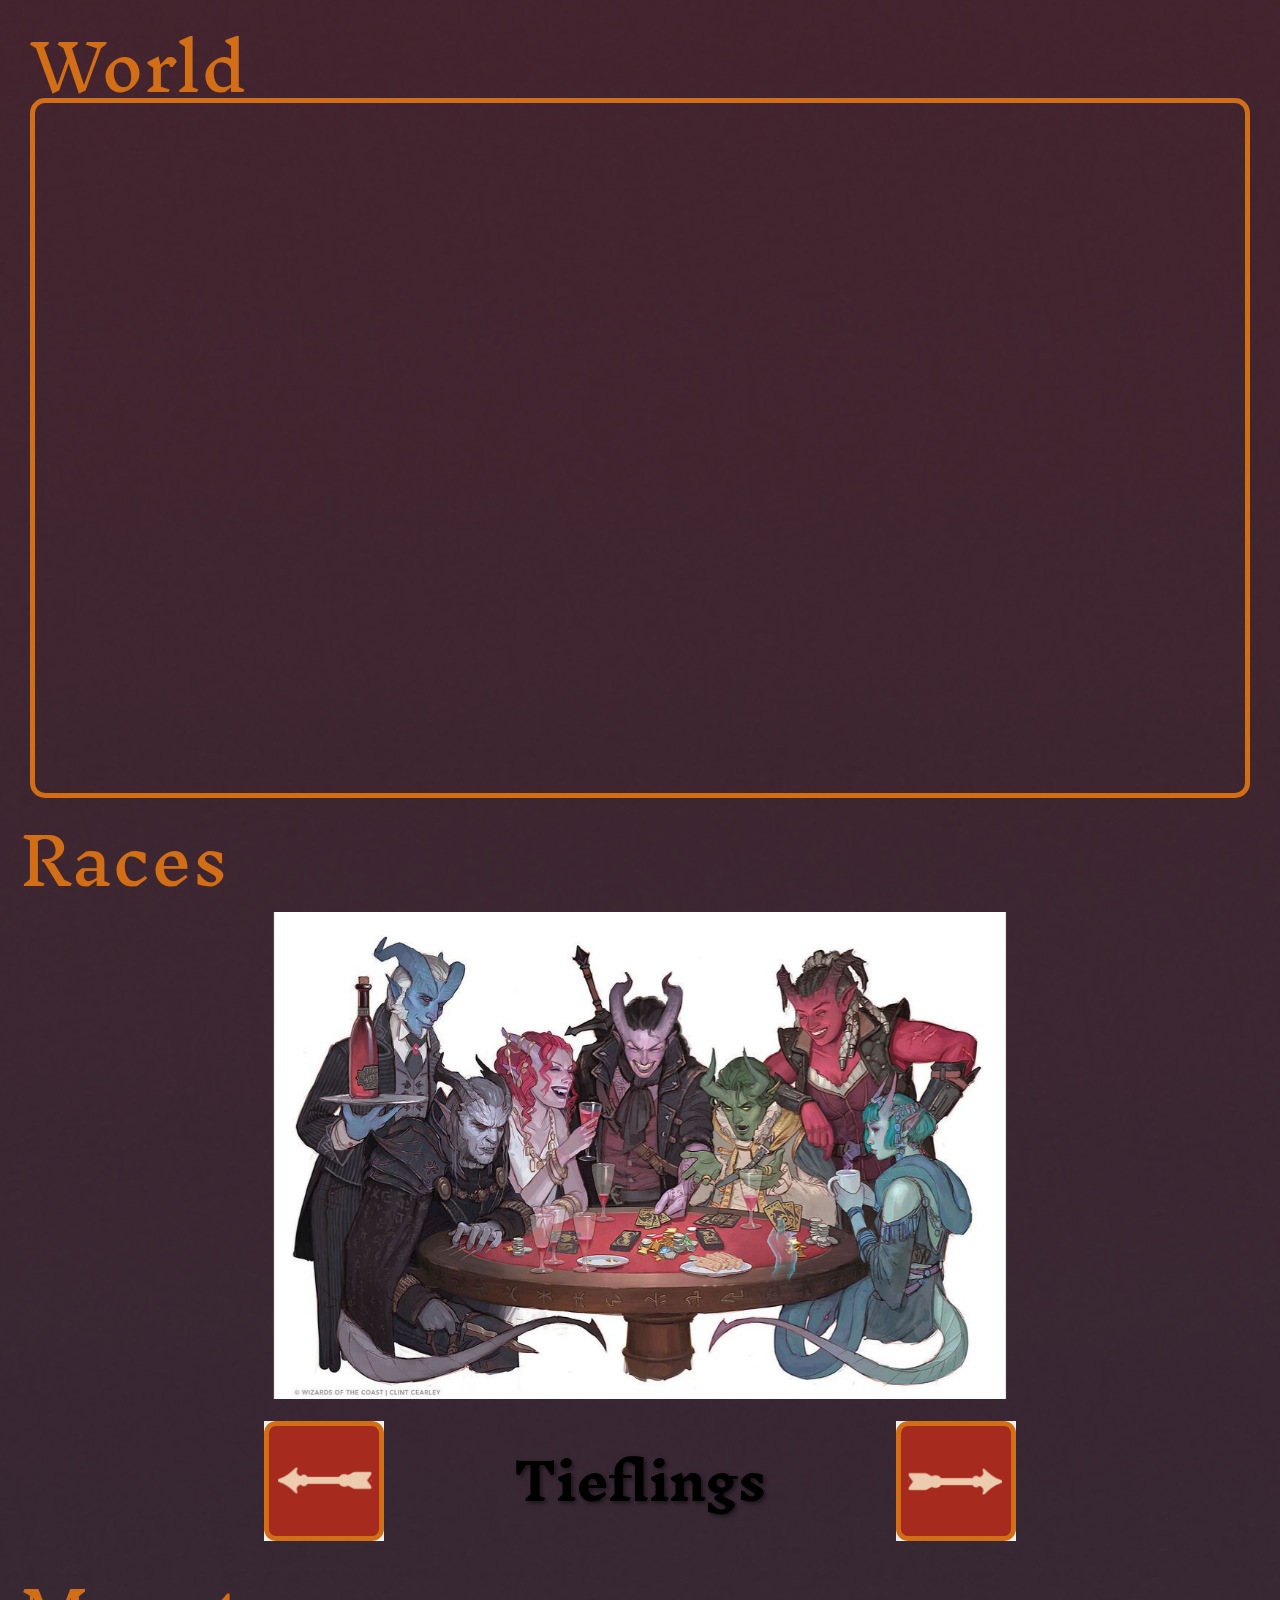
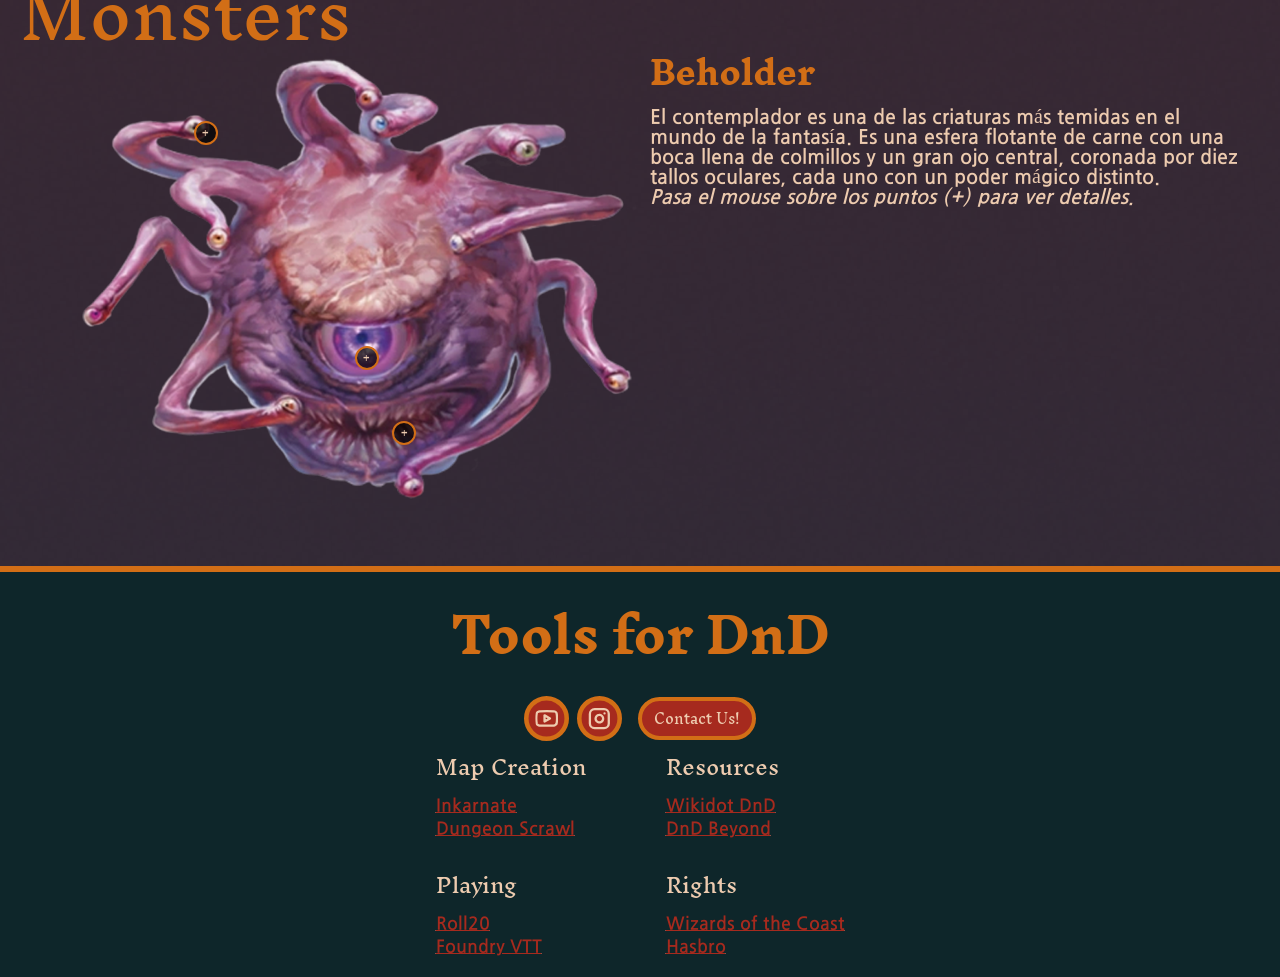
==== commit 230462bc: "Página Contacto Los divs son responsive solo que falta agregar mis imágenes, texto de relleno y arre" ====
--- a/index.html
+++ b/index.html
@@ -15,7 +15,7 @@
 		<link rel="stylesheet" href="Css/info.css">
 		<link rel="stylesheet" href="Css/map.css">
 		<link rel="stylesheet" href="Css/carousel.css">
-		<link rel="stylesheet" href="Css/landing.css">
+
 		<link rel="stylesheet" href="Css/classes.css">
 		<style>
 
@@ -44,7 +44,7 @@
 		</style>
 		
 	</head>
-	<body style="margin: 0; background-image: url('/Images/Background.png'); background-size: cover;">
+	<body style="margin: 0; background-image: url('./Images/Background.png'); background-size: cover;">
 		<header>
 				<nav>
 					<div class="nav-container">
@@ -95,7 +95,7 @@
 							</svg>
 						</div>
 						<div id="contact" >
-							<a href=""><button class="button">Contact Us!</button></a>
+							<a href="./Contact.html"><button class="button">Contact Us!</button></a>
 
 						</div>
 					</div>               
@@ -105,14 +105,14 @@
 				<div id="NavNumber">0</div>
 		</header>
 <div class="main-container">
+    <br> 
+    <h1 id="Home">
+        HOME
+    </h1>
 		<main>
-			<div class="landing" id="Home">
-				<div class="welcome-text">
-					<h1 class="section-title main-title" style="margin: 0;">PLAY</h1>
-					<h1 class="section-title main-title" style="margin: 0;">DND!</h1>
-					<p class="game-description" style="margin-top: 20px;">D&D es básicamente un juego de imaginación, como cuando eras pequeño y fingías ser "policías y ladrones" o "dinosaurios" o cualquier otra cosa a la que jugaras.</p>
-				</div>
-			</div>
+			<h1 class="button">Welcome Adventurer</h1>
+		
+    <br> <br> <br> <br> <br> <br> <br> <br> <br> <br> <br> <br> <br> <br> <br> <br> <br> <br> <br> <br> <br> <br> <br> <br> <br> <br> <br> <br> <br> <br> <br> <br> <br> <br> <br> <br> <br> <br> <br> <br> <br> <br> <br> <br> <br> <br> <br> <br> <br> <br> <br> <br> <br> <br> 
     <div class="classes">
 		<h1 id="Clases" class="section-title">
         Classes
@@ -160,6 +160,7 @@
 		</div>
 	</div>
 	
+    <br> <br> <br> <br> <br> <br> <br> <br> <br> <br> <br> <br> <br> <br> <br> <br> <br> <br> <br> <br> <br> <br> <br> <br> <br> <br> <br> <br> <br> <br> <br> <br> <br> <br> <br> <br> <br> <br> <br> <br> <br> <br> <br> <br> <br> <br> <br> <br> <br> <br> <br> <br> <br> <br> 
     <div class="world">
 		<h1 id="Ambientacion" class="section-title">
         World
@@ -290,7 +291,7 @@
 						<a href="https://www.youtube.com/@DNDWizards"> <svg width="45" height="45" viewBox="0 0 59 59" fill="none" xmlns="http://www.w3.org/2000/svg"> <circle cx="29.5" cy="29.5" r="26.5" fill="#A62A1E" stroke="#D26E16" stroke-width="6"/> <g clip-path="url(#clip0_2013_942)"> <path d="M42.7669 22.8074C42.6198 22.2198 42.3203 21.6814 41.8985 21.2466C41.4768 20.8118 40.9477 20.496 40.3648 20.3311C38.2352 19.811 29.7165 19.811 29.7165 19.811C29.7165 19.811 21.1977 19.811 19.0681 20.3806C18.4852 20.5455 17.9561 20.8613 17.5344 21.2961C17.1126 21.7309 16.8131 22.2693 16.666 22.857C16.2762 25.0183 16.0856 27.2108 16.0964 29.407C16.0825 31.6197 16.2732 33.8289 16.666 36.0065C16.8281 36.5759 17.1344 37.0938 17.5552 37.5103C17.976 37.9267 18.497 38.2276 19.0681 38.3838C21.1977 38.9534 29.7165 38.9534 29.7165 38.9534C29.7165 38.9534 38.2352 38.9534 40.3648 38.3838C40.9477 38.2189 41.4768 37.9031 41.8985 37.4683C42.3203 37.0335 42.6198 36.4951 42.7669 35.9074C43.1537 33.7624 43.3443 31.5866 43.3365 29.407C43.3504 27.1943 43.1597 24.985 42.7669 22.8074Z" stroke="#EDCBAF" stroke-width="3" stroke-linecap="round" stroke-linejoin="round"/> <path d="M26.9305 33.4558L34.0501 29.407L26.9305 25.3581V33.4558Z" stroke="#EDCBAF" stroke-width="3" stroke-linecap="round" stroke-linejoin="round"/> </g> <defs> <clipPath id="clip0_2013_942"> <rect width="29.7164" height="29.7164" fill="white" transform="translate(14.8584 14.8584)"/> </clipPath> </defs> </svg> </a> 
 						<a href="https://www.instagram.com/dndwizards/"> <svg width="45" height="45" viewBox="0 0 59 59" fill="none" xmlns="http://www.w3.org/2000/svg"> <circle cx="29.5" cy="29.5" r="26.5" fill="#A62A1E" stroke="#D26E16" stroke-width="6"/> <path d="M36.0937 22.9068H36.1061M23.0928 17.335H35.4746C38.8938 17.335 41.6656 20.1067 41.6656 23.5259V35.9077C41.6656 39.3269 38.8938 42.0987 35.4746 42.0987H23.0928C19.6736 42.0987 16.9019 39.3269 16.9019 35.9077V23.5259C16.9019 20.1067 19.6736 17.335 23.0928 17.335ZM34.2365 28.9368C34.3893 29.9672 34.2132 31.0197 33.7335 31.9443C33.2537 32.869 32.4945 33.6188 31.564 34.0872C30.6335 34.5556 29.579 34.7186 28.5504 34.5531C27.5219 34.3876 26.5718 33.902 25.8352 33.1654C25.0985 32.4287 24.6129 31.4786 24.4474 30.4501C24.2819 29.4216 24.445 28.3671 24.9133 27.4365C25.3817 26.506 26.1315 25.7469 27.0562 25.2671C27.9809 24.7873 29.0333 24.6113 30.0638 24.7641C31.1149 24.9199 32.088 25.4097 32.8394 26.1611C33.5908 26.9125 34.0806 27.8856 34.2365 28.9368Z" stroke="#EDCBAF" stroke-width="3" stroke-linecap="round" stroke-linejoin="round"/> </svg> </a>
 					</div>
-					<a href=""><button class="button">Contact Us!</button></a>
+					<a href="./Contact.html"><button class="button">Contact Us!</button></a>
 				</div>
 			</div>
 
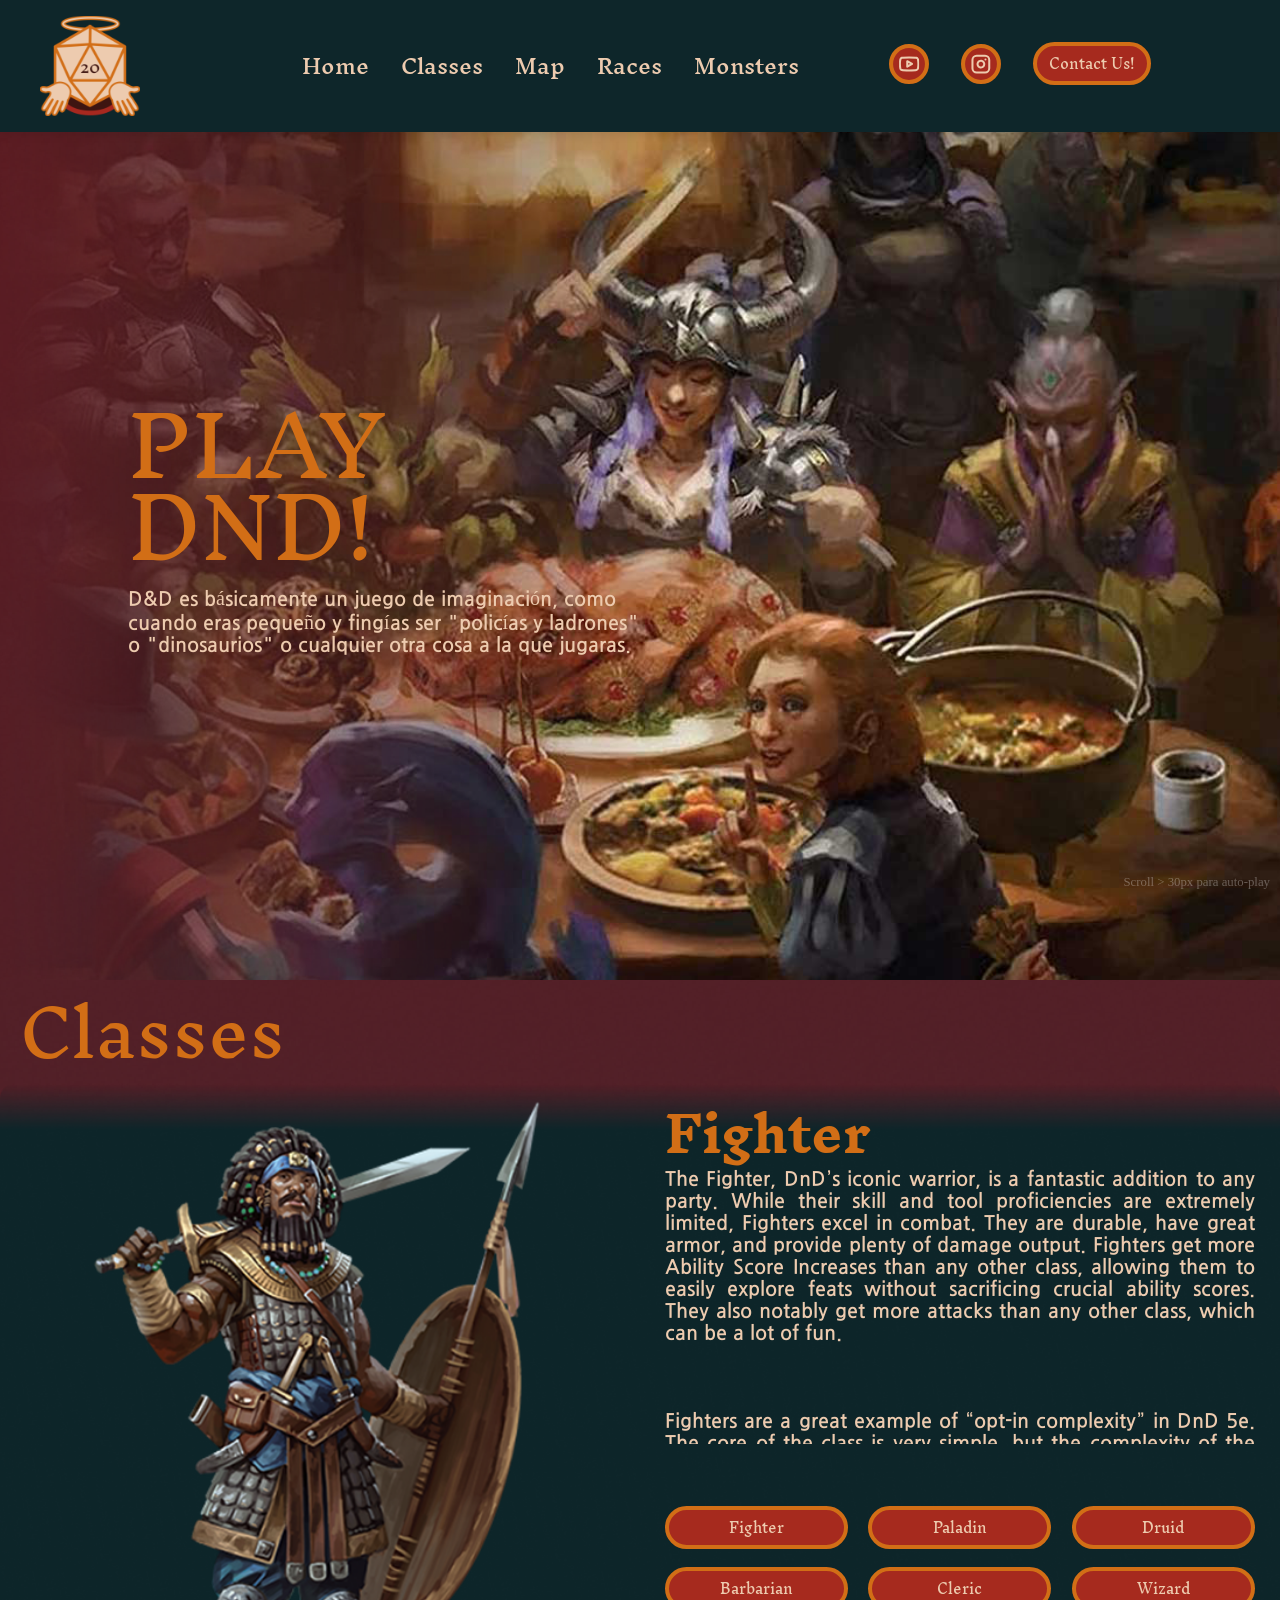
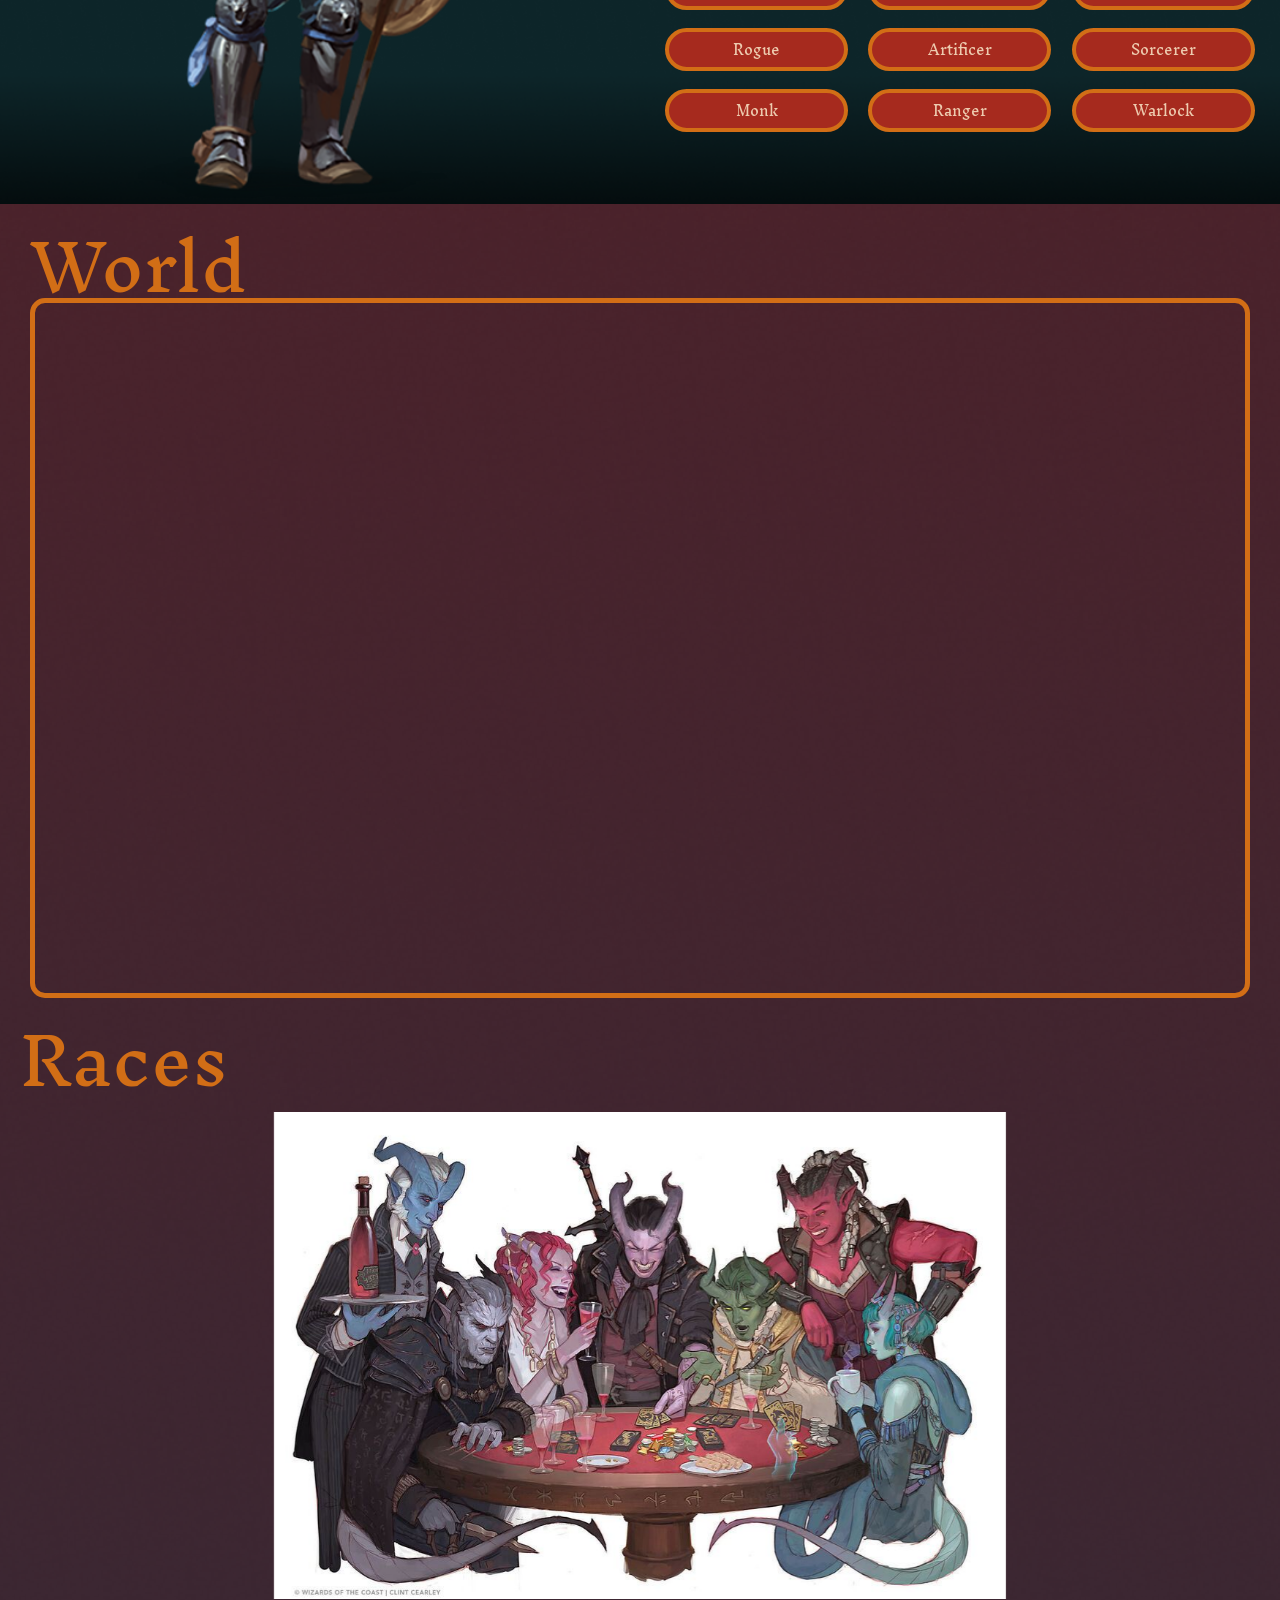
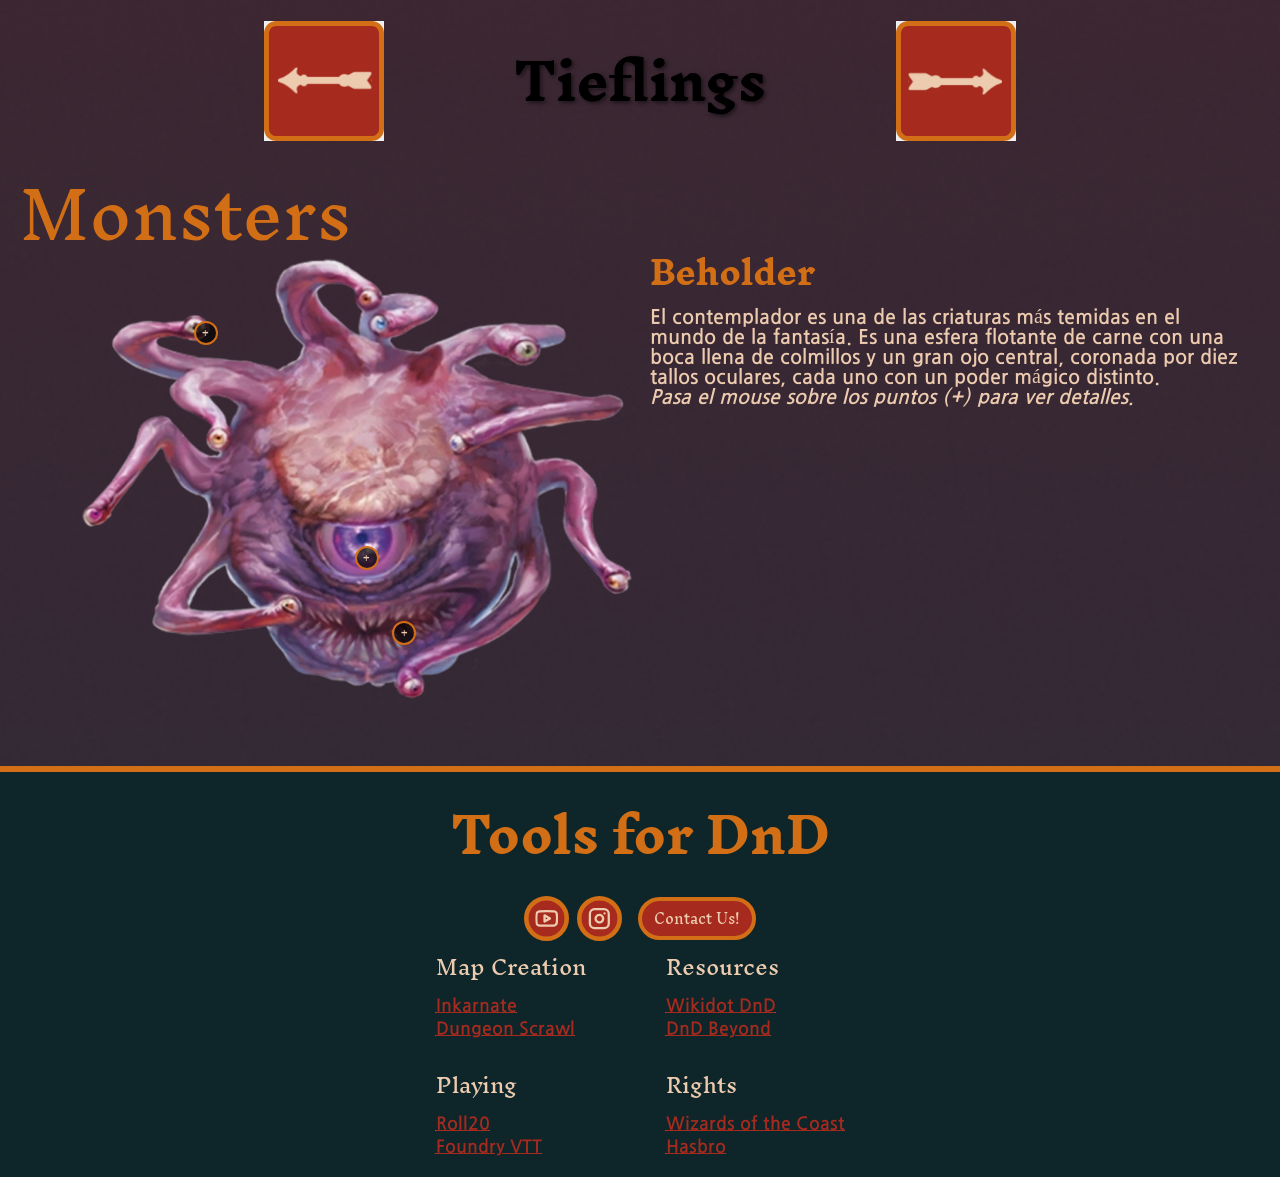
==== commit 05796cc5: "Logo Cambiado" ====
--- a/index.html
+++ b/index.html
@@ -15,7 +15,7 @@
 		<link rel="stylesheet" href="Css/info.css">
 		<link rel="stylesheet" href="Css/map.css">
 		<link rel="stylesheet" href="Css/carousel.css">
-
+		<link rel="stylesheet" href="Css/landing.css">
 		<link rel="stylesheet" href="Css/classes.css">
 		<style>
 
@@ -44,15 +44,21 @@
 		</style>
 		
 	</head>
-	<body style="margin: 0; background-image: url('./Images/Background.png'); background-size: cover;">
+	<body style="margin: 0; background-image: url('/Images/Background.png'); background-size: cover;">
 		<header>
 				<nav>
 					<div class="nav-container">
 						<div class="cajaDado">
-							<img src="Images/Dado.png" 
-								alt="Dado Interactuable" 
-								style="width: 100%; max-width: 80px; cursor: pointer;"
-								onClick="TirarDado()">
+							<svg width="100" height="100" viewBox="0 0 100 100" fill="none" xmlns="http://www.w3.org/2000/svg" xmlns:xlink="http://www.w3.org/1999/xlink">
+<rect width="100" height="100" fill="url(#pattern0_2019_260)"/>
+<defs>
+<pattern id="pattern0_2019_260" patternContentUnits="objectBoundingBox" width="1" height="1">
+<use xlink:href="#image0_2019_260" transform="translate(0 -0.0020377) scale(0.000509424)"/>
+</pattern>
+<image id="image0_2019_260" width="1963" height="1971" preserveAspectRatio="none" xlink:href="[data-uri]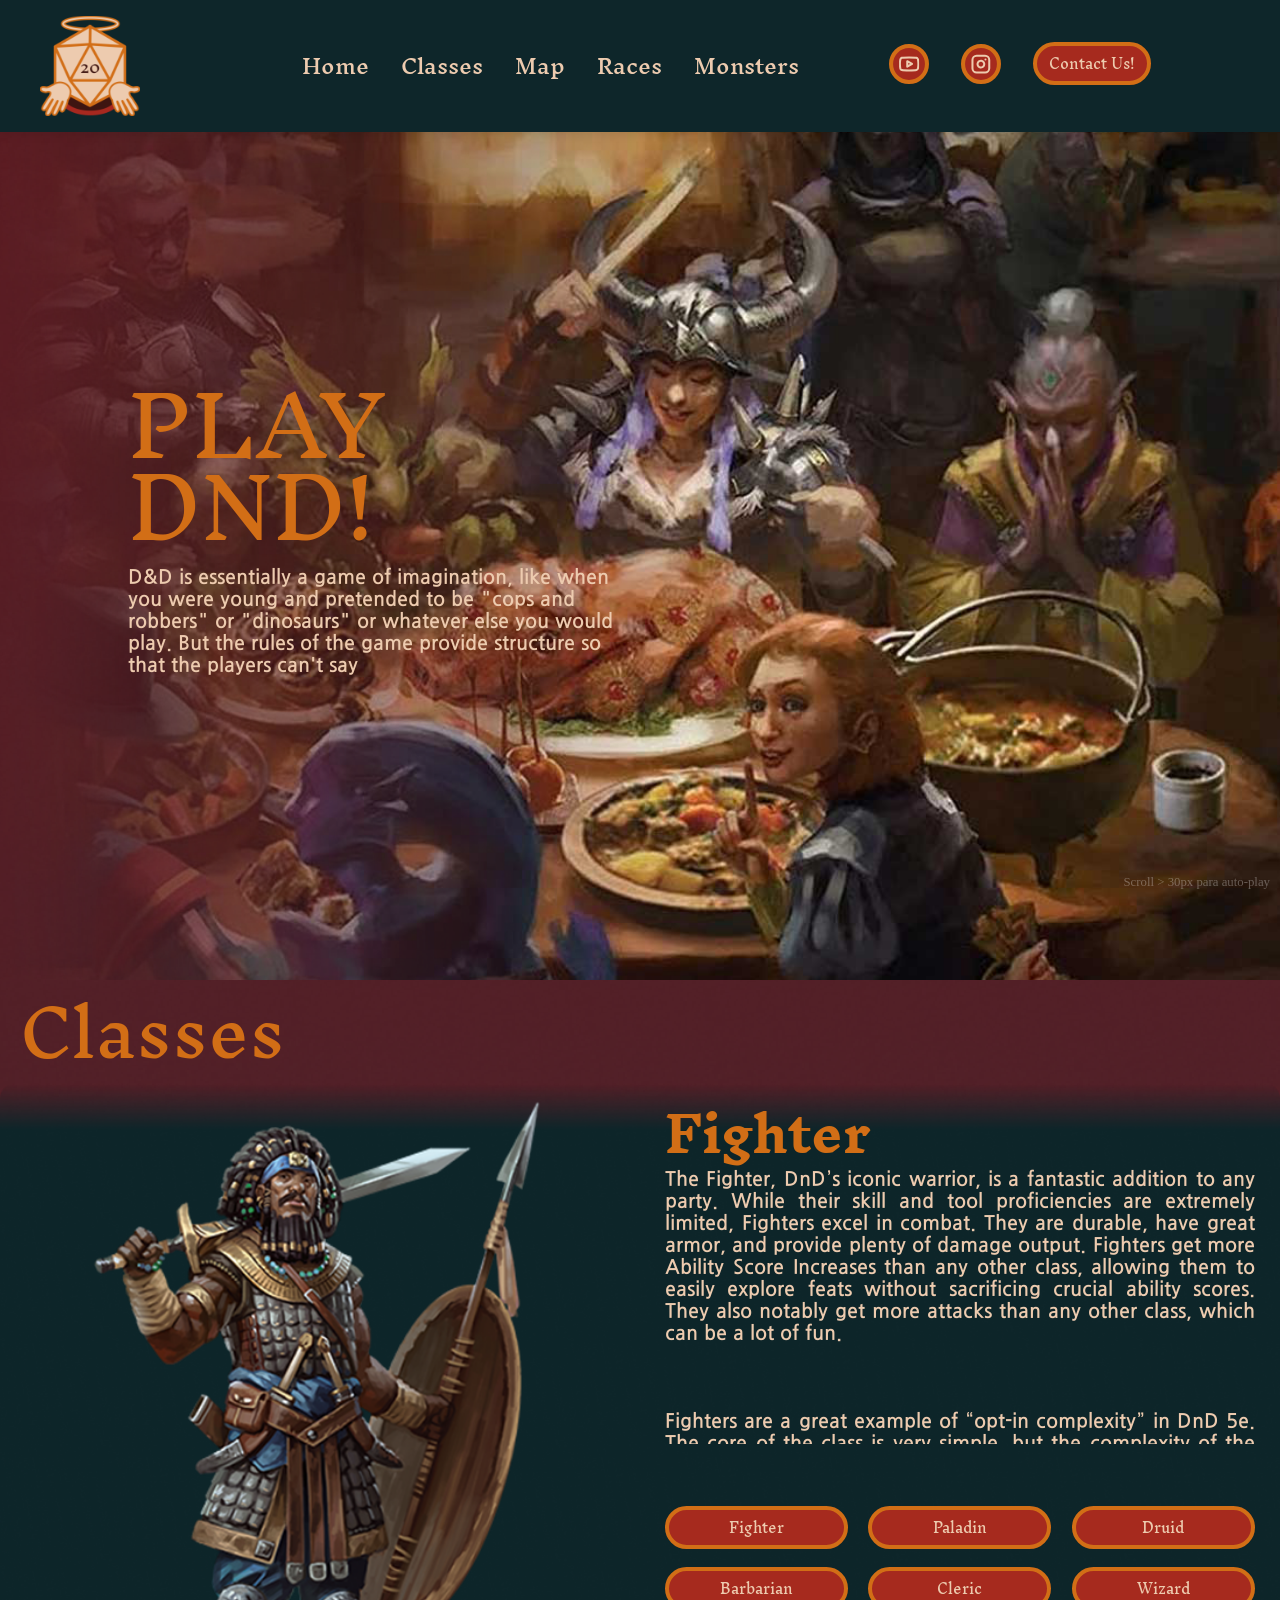
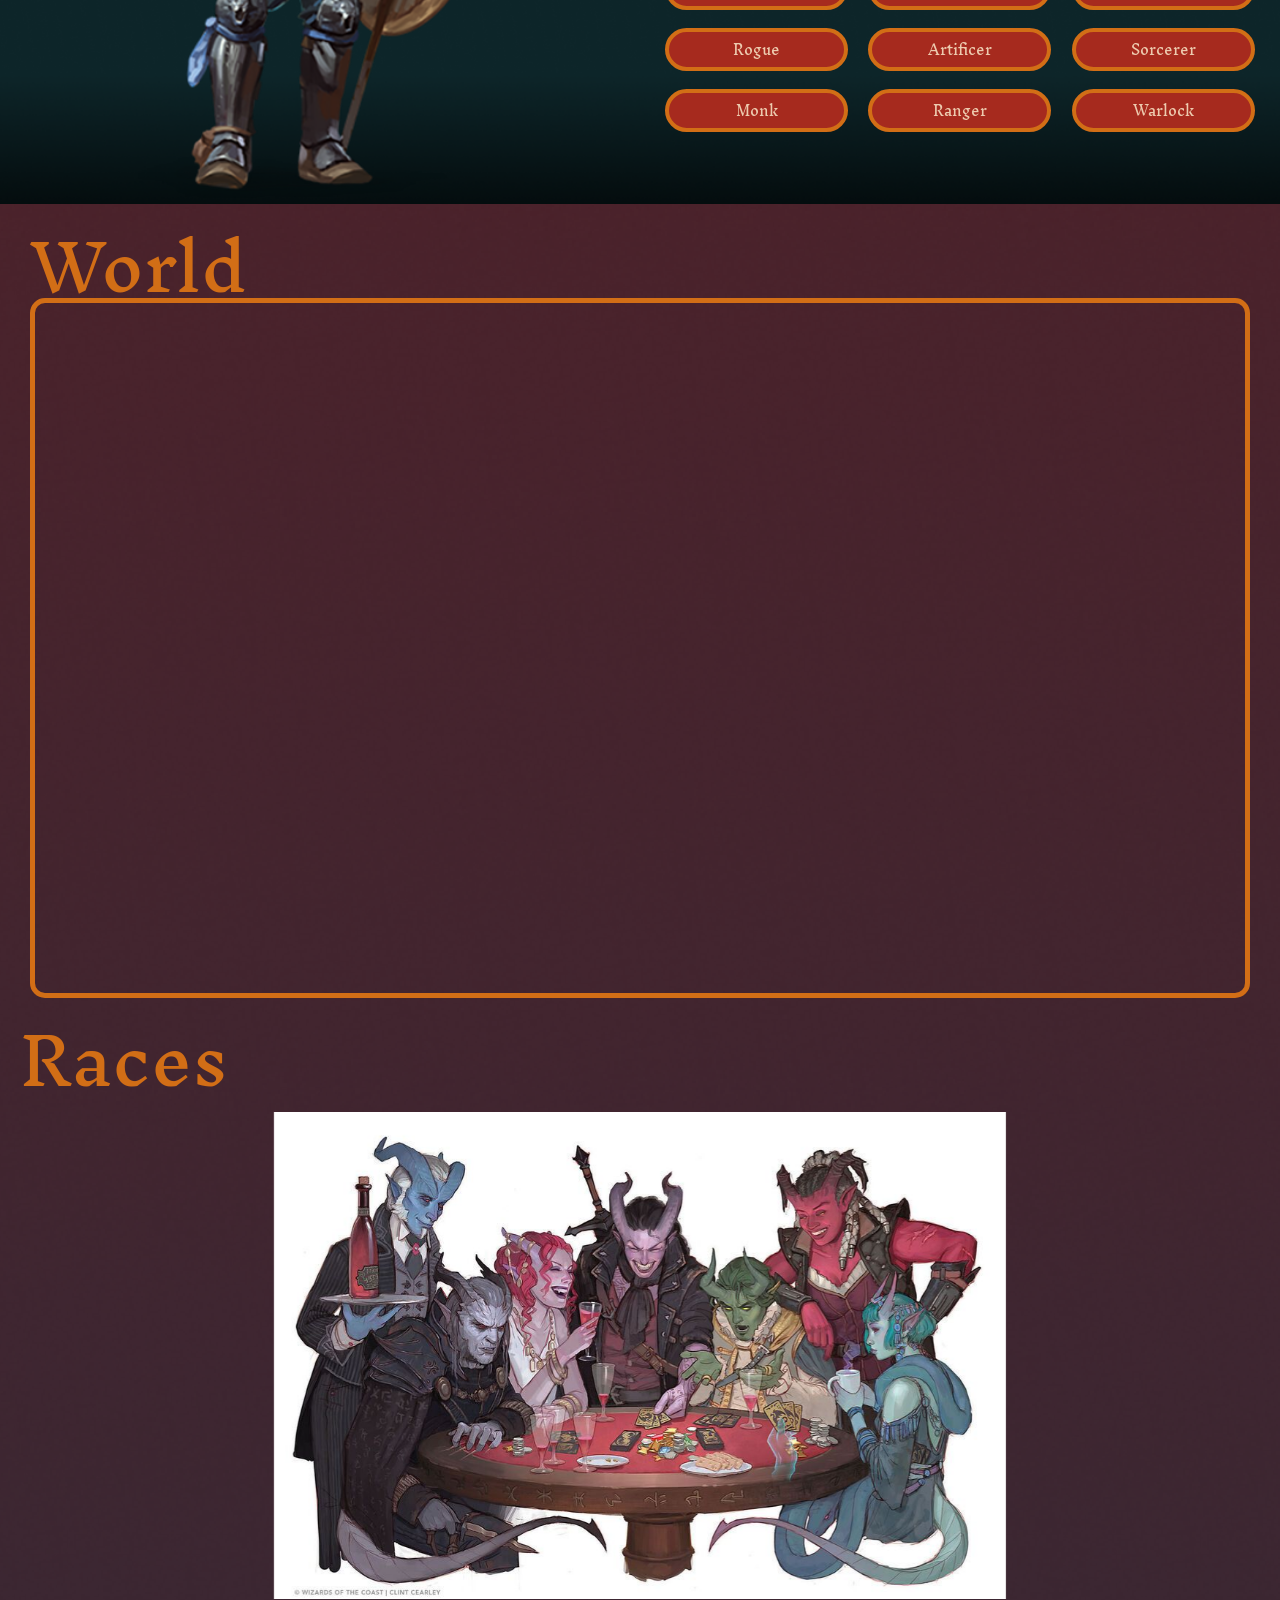
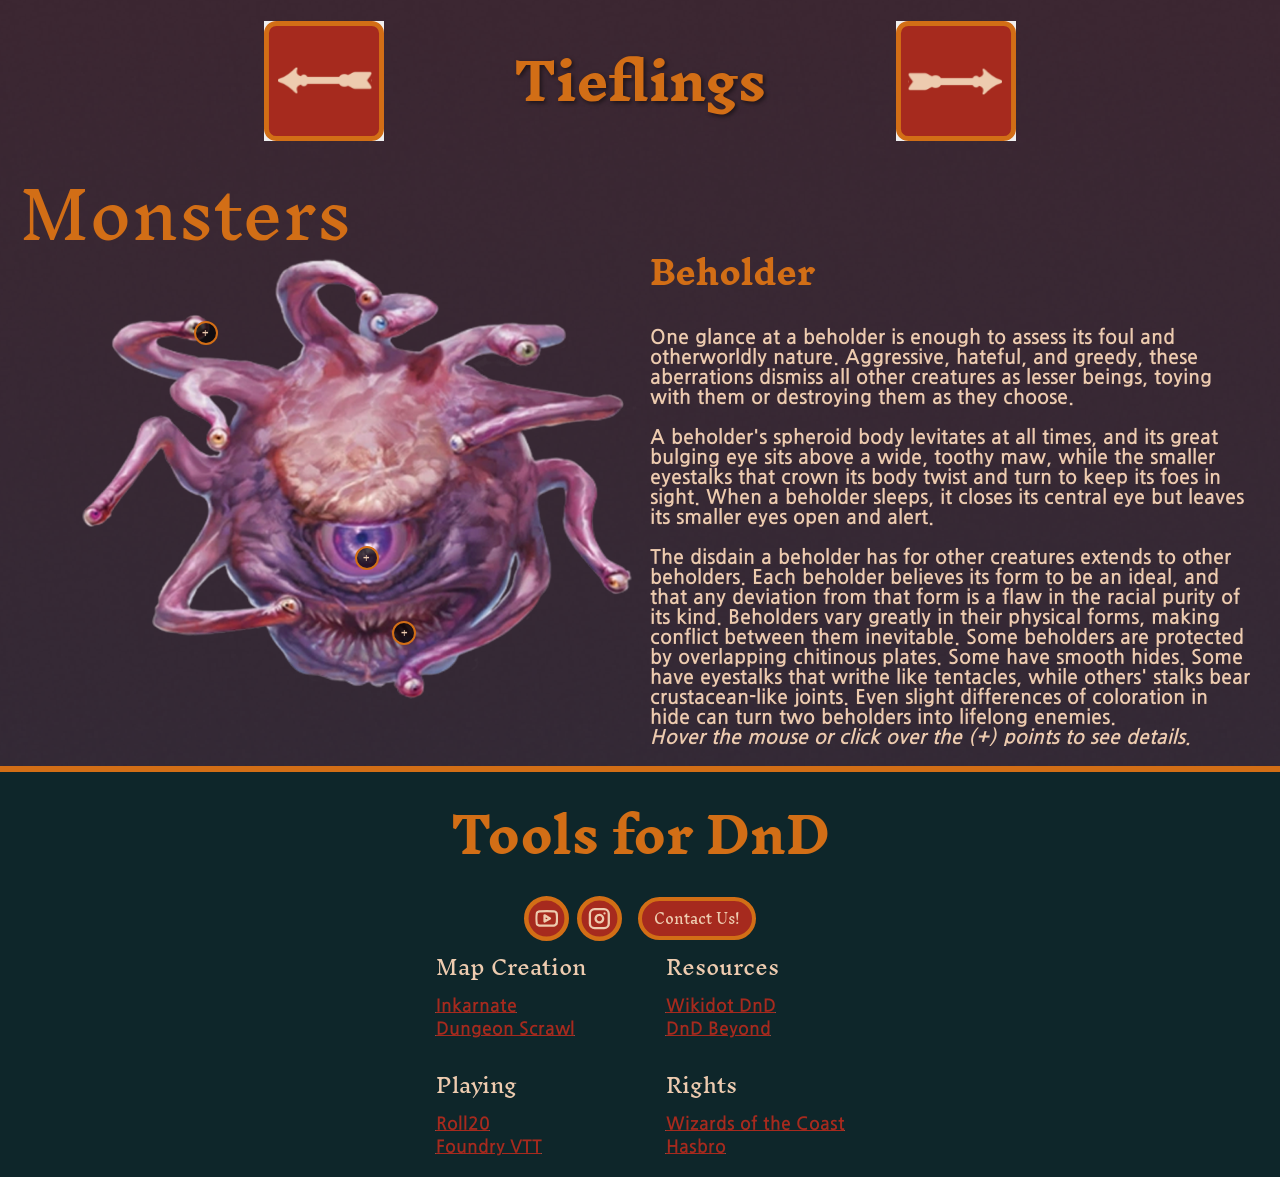
==== commit f92303bf: "Pagina traducida a Inglés" ====
--- a/index.html
+++ b/index.html
@@ -49,8 +49,8 @@
 				<nav>
 					<div class="nav-container">
 						<div class="cajaDado">
-							<svg width="100" height="100" viewBox="0 0 100 100" fill="none" xmlns="http://www.w3.org/2000/svg" xmlns:xlink="http://www.w3.org/1999/xlink">
-<rect width="100" height="100" fill="url(#pattern0_2019_260)"/>
+							<svg width="100" height="100" viewBox="0 0 100 100" fill="none" xmlns="http://www.w3.org/2000/svg" xmlns:xlink="http://www.w3.org/1999/xlink" >
+<rect onClick="TirarDado()" style="cursor: pointer;" width="100" height="100" fill="url(#pattern0_2019_260)"/>
 <defs>
 <pattern id="pattern0_2019_260" patternContentUnits="objectBoundingBox" width="1" height="1">
 <use xlink:href="#image0_2019_260" transform="translate(0 -0.0020377) scale(0.000509424)"/>
@@ -116,7 +116,7 @@
 				<div class="welcome-text">
 					<h1 class="section-title main-title" style="margin: 0;">PLAY</h1>
 					<h1 class="section-title main-title" style="margin: 0;">DND!</h1>
-					<p class="game-description" style="margin-top: 20px;">D&D es básicamente un juego de imaginación, como cuando eras pequeño y fingías ser "policías y ladrones" o "dinosaurios" o cualquier otra cosa a la que jugaras.</p>
+					<p class="game-description" style="margin-top: 20px;">D&D is essentially a game of imagination, like when you were young and pretended to be "cops and robbers" or "dinosaurs" or whatever else you would play. But the rules of the game provide structure so that the players can't say</p>
 				</div>
 			</div>
     <div class="classes">
@@ -182,40 +182,44 @@
 				<div class="slide active" data-name="Tieflings">
 					<img src="./Images/Razas/Tieflings.jpg" alt="Tiefling">
 					<div class="info-overlay">
-						<h3>Tieflings</h3>
-						<p>Ser tocado por un linaje infernal marca a los tieflings con cuernos, colas y colores de piel inusuales. Son supervivientes natos, a menudo mirados con desconfianza pero poseedores de una voluntad inquebrantable y talentos mágicos latentes.</p>
+						<h3 style="color: #D26E16;">Tieflings</h3>
+						<p>Being touched by a hellish bloodline marks tieflings with horns, tails, and unusual skin colors. They are natural survivors, often viewed with suspicion but possessing an unbreakable will and latent magical talents.</p>
 					</div>
 				</div>
 			<!-- Elfos -->
-				<div class="slide" data-name="Elfos">
+				<div class="slide" data-name="Elves">
 					<img src="./Images/Razas/Elfos.jpg" alt="Elfo">
 					<div class="info-overlay">
-						<h3>Elfos</h3>
-						<p>Los elfos son un pueblo mágico de gracilidad sobrenatural, que viven en lugares de etérea belleza. Aman la naturaleza, la magia, el arte y la música. Su longevidad les permite ver el mundo con una perspectiva que pocas razas alcanzan.</p>
+						<h3>Elves</h3>
+						<p>
+Elves are a magical people of supernatural grace, who live in places of ethereal beauty. They love nature, magic, art, and music. Their longevity allows them to see the world with a perspective few other races attain.</p>
 					</div>
 				</div>
 			 <!-- Orcos -->
-            <div class="slide" data-name="Orcos">
+            <div class="slide" data-name="Orcs">
                 <img src="./Images/Razas/Orcos.jpg" alt="Orco">
                 <div class="info-overlay">
-                    <h3>Orcos</h3>
-                    <p>Poseedores de una fuerza física inmensa y una resistencia legendaria. Aunque a menudo se les etiqueta como salvajes, los orcos valoran el honor en el combate y la lealtad a la tribu por encima de todo.</p>
+                    <h3>Orcs</h3>
+                    <p>
+Possessing immense physical strength and legendary endurance, orcs, though often labeled as savages, value honor in combat and loyalty to their tribe above all else.</p>
                 </div>
             </div>
 			  <!-- Humanos -->
-            <div class="slide" data-name="Humanos">
+            <div class="slide" data-name="Humans">
                 <img src="./Images/Razas/Humanos.jpg" alt="Humano">
                 <div class="info-overlay">
-                    <h3>Humanos</h3>
-                    <p>La raza más versátil y ambiciosa. Los humanos son innovadores y adaptables, capaces de alcanzar la maestría en cualquier disciplina que se propongan, desde la magia más compleja hasta el arte de la guerra.</p>
+                    <h3>Humans</h3>
+                    <p>
+The most versatile and ambitious race. Humans are innovative and adaptable, capable of achieving mastery in any discipline they choose, from the most complex magic to the art of war.</p>
                 </div>
             </div>
 			    <!-- Enanos -->
-            <div class="slide" data-name="Enanos">
+            <div class="slide" data-name="Dwarves">
                 <img src="./Images/Razas/Enanos.jpg" alt="Enano">
                 <div class="info-overlay">
-                    <h3>Enanos</h3>
-                    <p>Maestros de la piedra y el metal. Los enanos son conocidos por su robustez, su amor por las minas profundas y su inquebrantable sentido del deber y la tradición. Un enano nunca olvida una deuda... ni un agravio.</p>
+                    <h3>Dwarves</h3>
+                    <p>
+Masters of stone and metal. Dwarves are known for their hardiness, their love of deep mines, and their unwavering sense of duty and tradition. A dwarf never forgets a debt... or a wrong.</p>
                 </div>
             </div>
 
@@ -250,34 +254,36 @@
 			  <!-- Puntos posicionados con porcentajes para que sean responsivos -->
             <div class="punto-info" id="info1" >
                 +
-                <div class="tooltip">Tentáculo superior: Capaz de lanzar rayos mágicos paralizantes.</div>
+                <div class="tooltip">
+Upper tentacle: Capable of launching paralyzing magic rays</div>
             </div>
 
             <div class="punto-info" id="info2" >
                 +
-                <div class="tooltip">Ojo Central: Emite un cono de antimagia que anula hechizos.</div>
+                <div class="tooltip">Central Eye: Emits an anti-magic cone that nullifies spells.</div>
             </div>
 
             <div class="punto-info" id="info3" >
                 +
-                <div class="tooltip">Mandíbula: Sus dientes pueden triturar armaduras de placas.</div>
+                <div class="tooltip">Jaw: Its teeth can crush plate armor.</div>
             </div>
 			<div class="punto-info hide" id="info4"  >
                 +
-                <div class="tooltip">Secreto: Si mira demasiado a un espejo, se crea otro Beholder.</div>
+                <div class="tooltip">Secret: If it look at a mirror too much, it creates another Beholder.</div>
             </div>
 			<div id="info-movil-container" class="solo-movil-info caja">
  			   <p id="texto-dinamico-movil">Toca un punto (+) para ver los detalles.</p>
 			</div>
-			<div class="caja" id="textMostruo"style="float: right; padding: 10px; ">
+			<div class="caja" id="textMostruo"style="float: right; padding: 10px; overflow: auto; ">
 				<h3>Beholder</h3>
-				<p style=" padding-top: 20px">
-				El contemplador es una de las criaturas más temidas en el mundo de la fantasía. 
-                Es una esfera flotante de carne con una boca llena de colmillos y un gran ojo central, 
-                coronada por diez tallos oculares, cada uno con un poder mágico distinto. 
+				<p style=" padding-top: 20px; white-space:pre-line ;">
+				One glance at a beholder is enough to assess its foul and otherworldly nature. Aggressive, hateful, and greedy, these aberrations dismiss all other creatures as lesser beings, toying with them or destroying them as they choose.
+
+A beholder's spheroid body levitates at all times, and its great bulging eye sits above a wide, toothy maw, while the smaller eyestalks that crown its body twist and turn to keep its foes in sight. When a beholder sleeps, it closes its central eye but leaves its smaller eyes open and alert.
+
+The disdain a beholder has for other creatures extends to other beholders. Each beholder believes its form to be an ideal, and that any deviation from that form is a flaw in the racial purity of its kind. Beholders vary greatly in their physical forms, making conflict between them inevitable. Some beholders are protected by overlapping chitinous plates. Some have smooth hides. Some have eyestalks that writhe like tentacles, while others' stalks bear crustacean-like joints. Even slight differences of coloration in hide can turn two beholders into lifelong enemies.
 				</p> 
-				
-				<p><i>Pasa el mouse sobre los puntos (+) para ver detalles.</i></p>
+				<p><i>Hover the mouse or click over the (+) points to see details.</i></p>
 
 			</div>
 
--- a/Css/carousel.css
+++ b/Css/carousel.css
@@ -98,6 +98,7 @@
             display: flex;
             align-items: center;
             justify-content: center;
+            color: #D26E16;
         }
 
         .titulo-raza h2 {
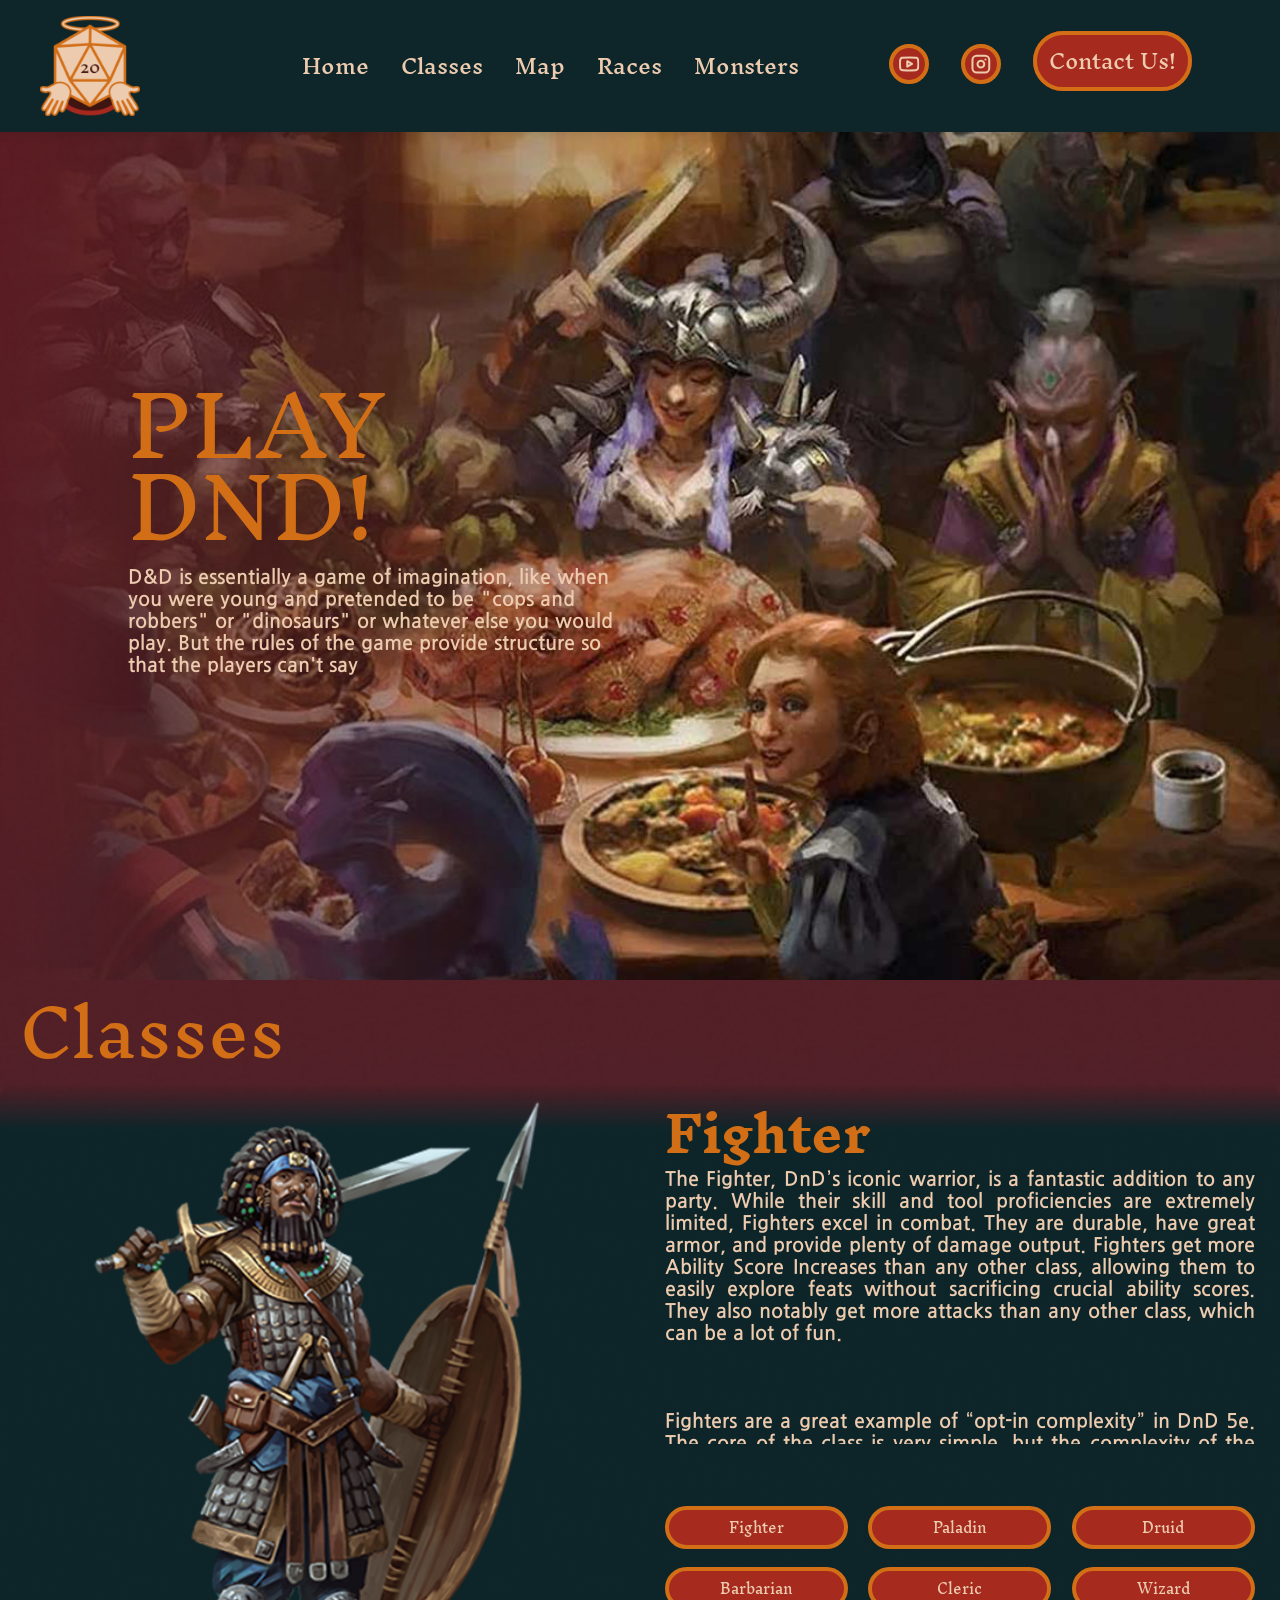
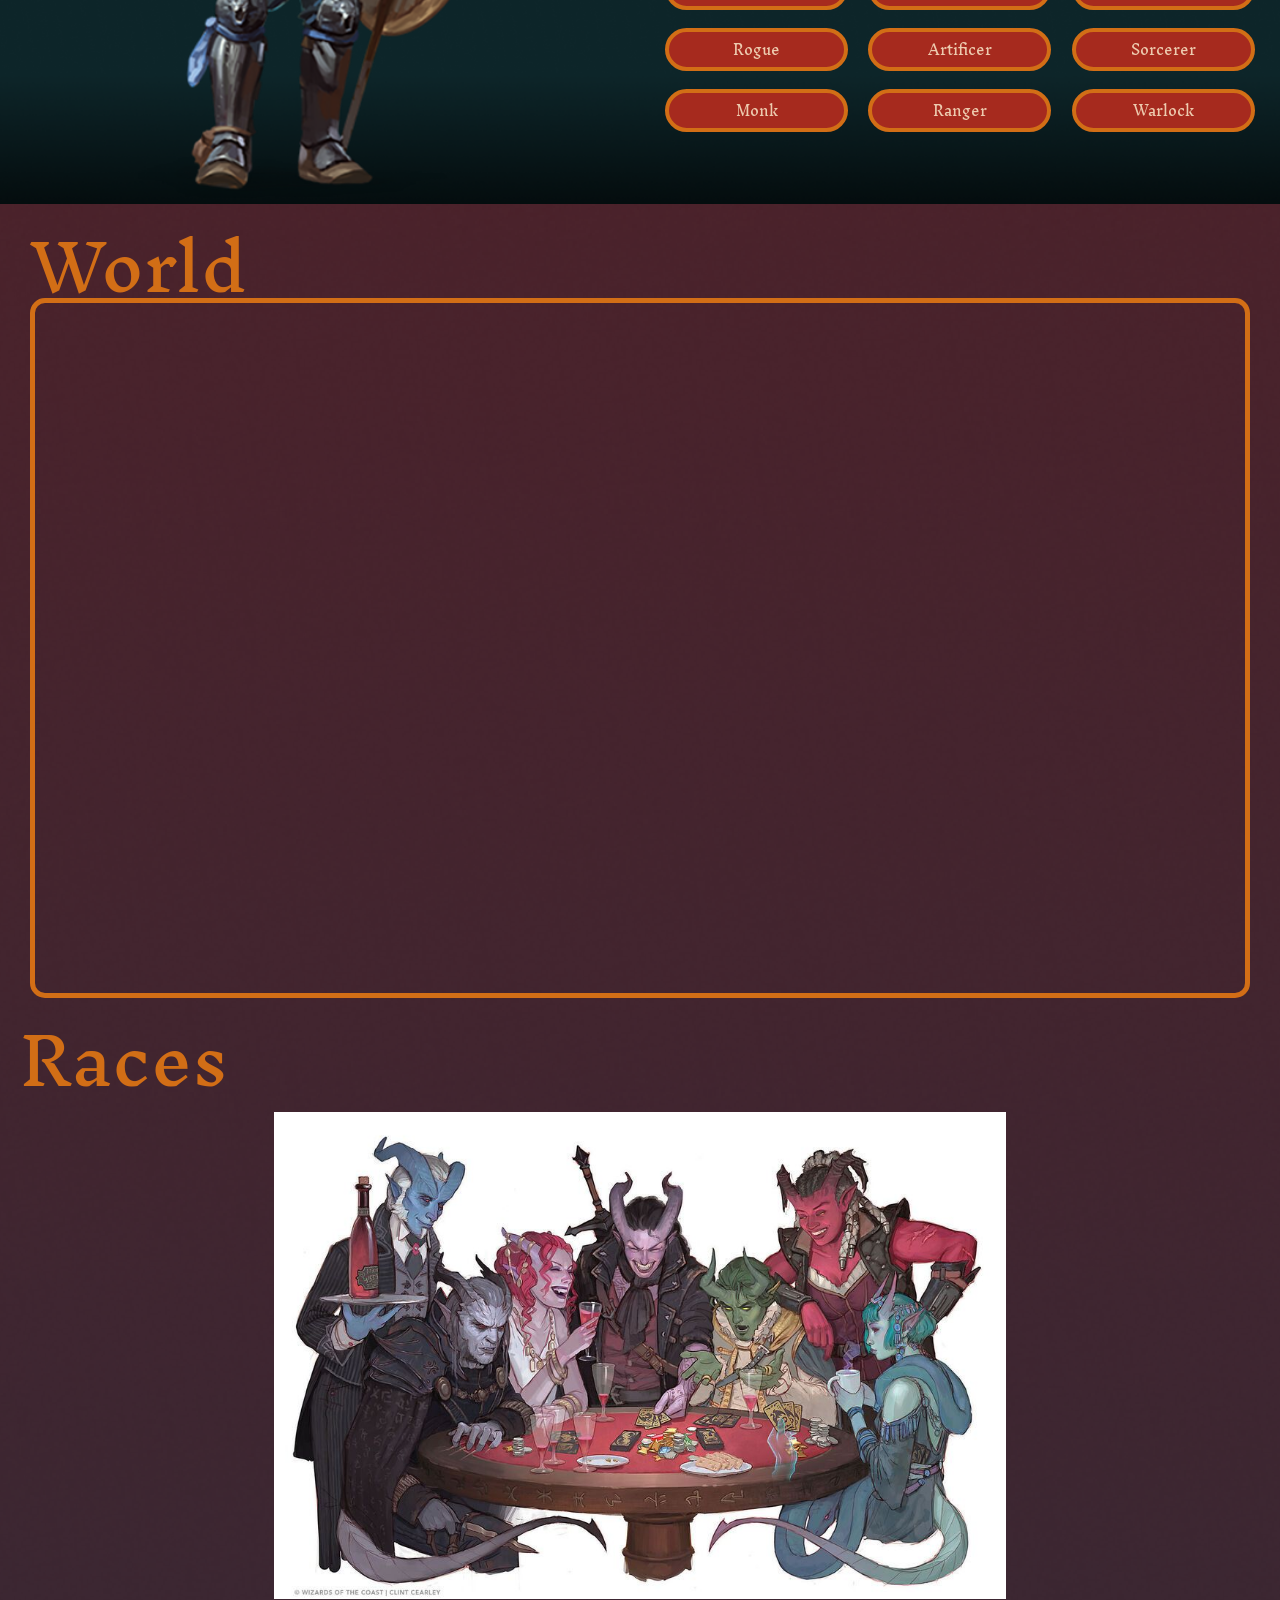
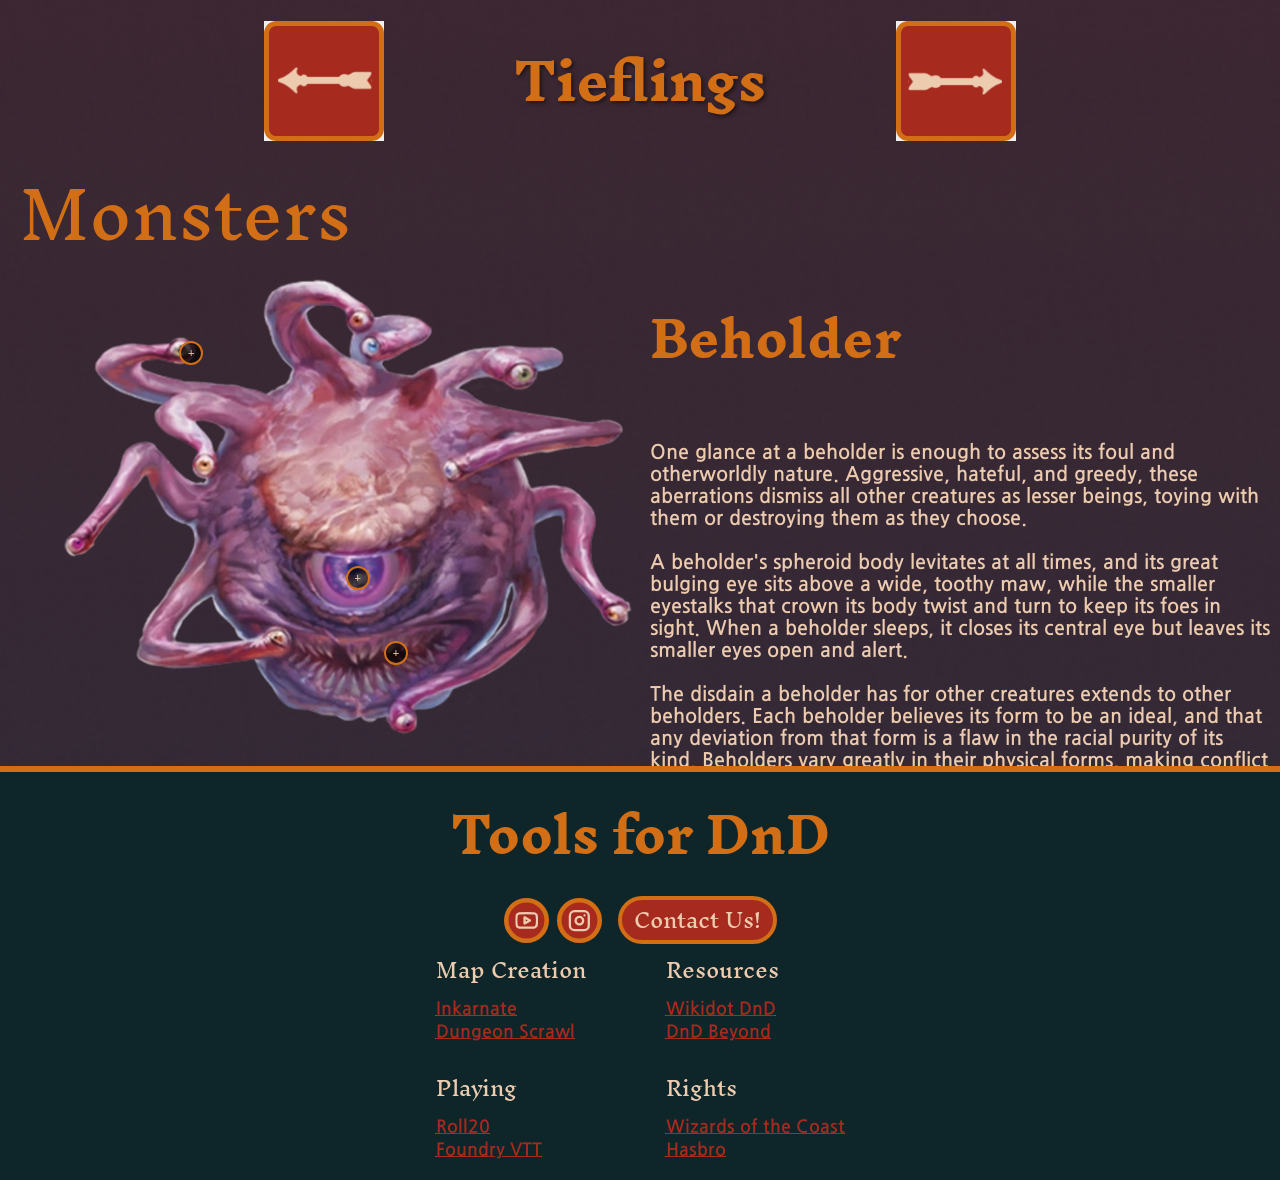
==== commit 4e3df116: "W3C validation" ====
--- a/index.html
+++ b/index.html
@@ -1,7 +1,8 @@
 <!DOCTYPE html>
-<html>
+<html lang="en">
 	<head>
-		<meta charset="UTF-8" name="viewport" content="width=device-width, initial-scale=1.0">
+		<meta charset="UTF-8" >
+		<meta name="viewport" content="width=device-width, initial-scale=1.0">
 		<title>Discover DnD!</title>
 		<link rel="preconnect" href="https://fonts.googleapis.com">
 <link rel="preconnect" href="https://fonts.gstatic.com" crossorigin>
@@ -44,20 +45,20 @@
 		</style>
 		
 	</head>
-	<body style="margin: 0; background-image: url('/Images/Background.png'); background-size: cover;">
+	<body style="margin: 0; background-image: url('./Images/Background.png'); background-size: cover;">
 		<header>
 				<nav>
 					<div class="nav-container">
 						<div class="cajaDado">
 							<svg width="100" height="100" viewBox="0 0 100 100" fill="none" xmlns="http://www.w3.org/2000/svg" xmlns:xlink="http://www.w3.org/1999/xlink" >
-<rect onClick="TirarDado()" style="cursor: pointer;" width="100" height="100" fill="url(#pattern0_2019_260)"/>
-<defs>
-<pattern id="pattern0_2019_260" patternContentUnits="objectBoundingBox" width="1" height="1">
-<use xlink:href="#image0_2019_260" transform="translate(0 -0.0020377) scale(0.000509424)"/>
-</pattern>
-<image id="image0_2019_260" width="1963" height="1971" preserveAspectRatio="none" xlink:href="[data-uri]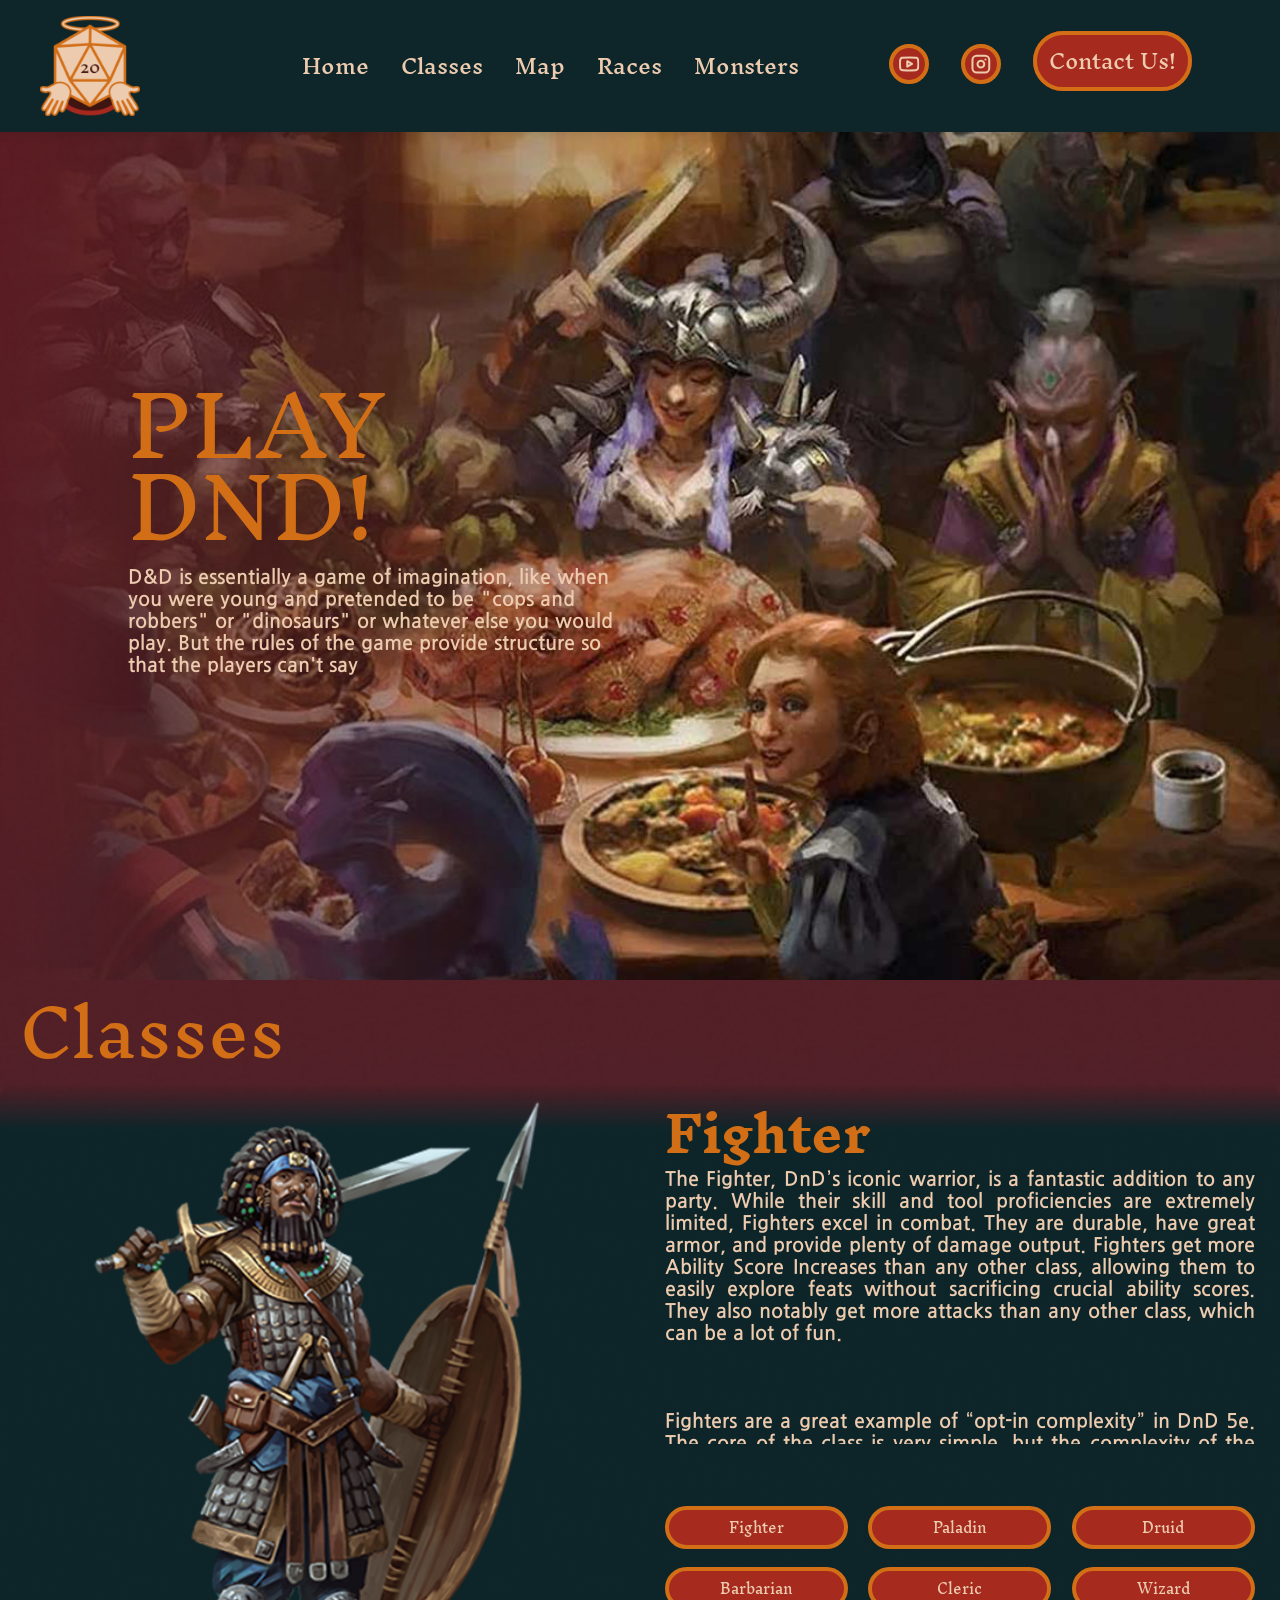
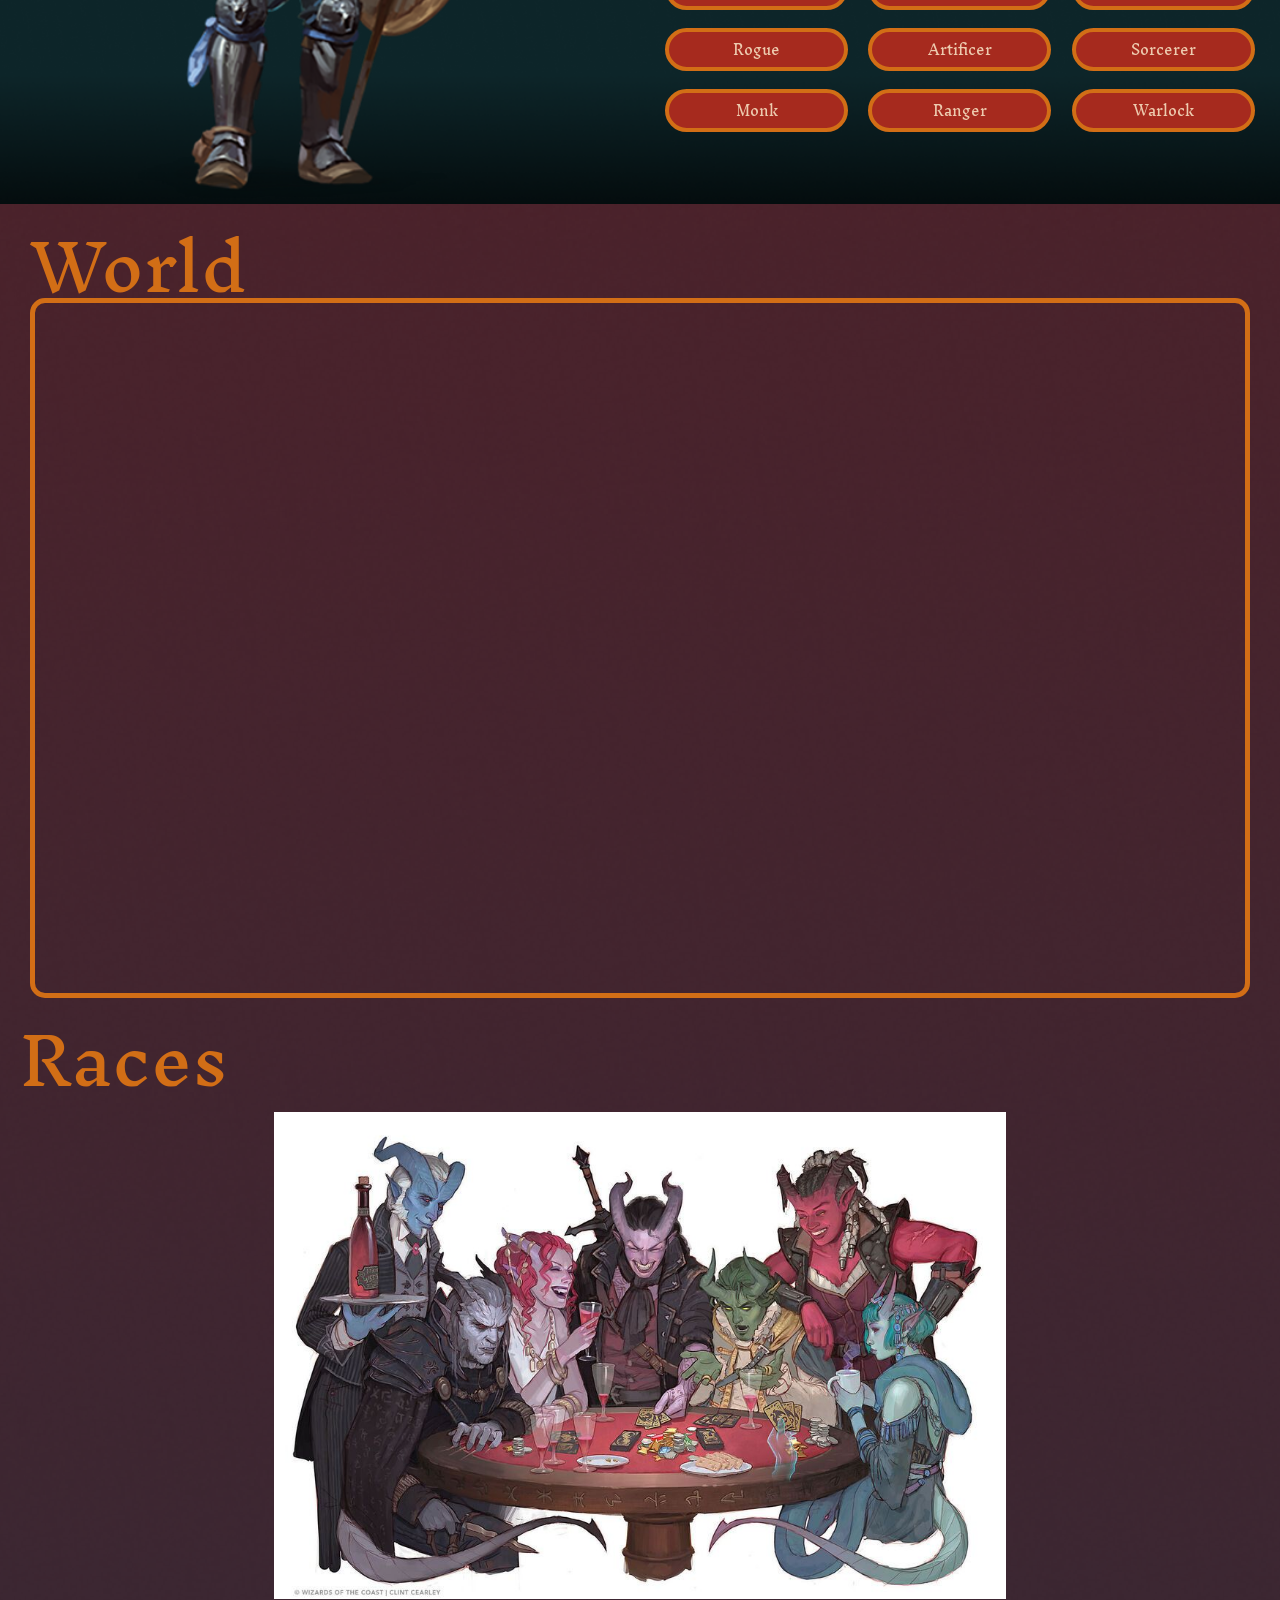
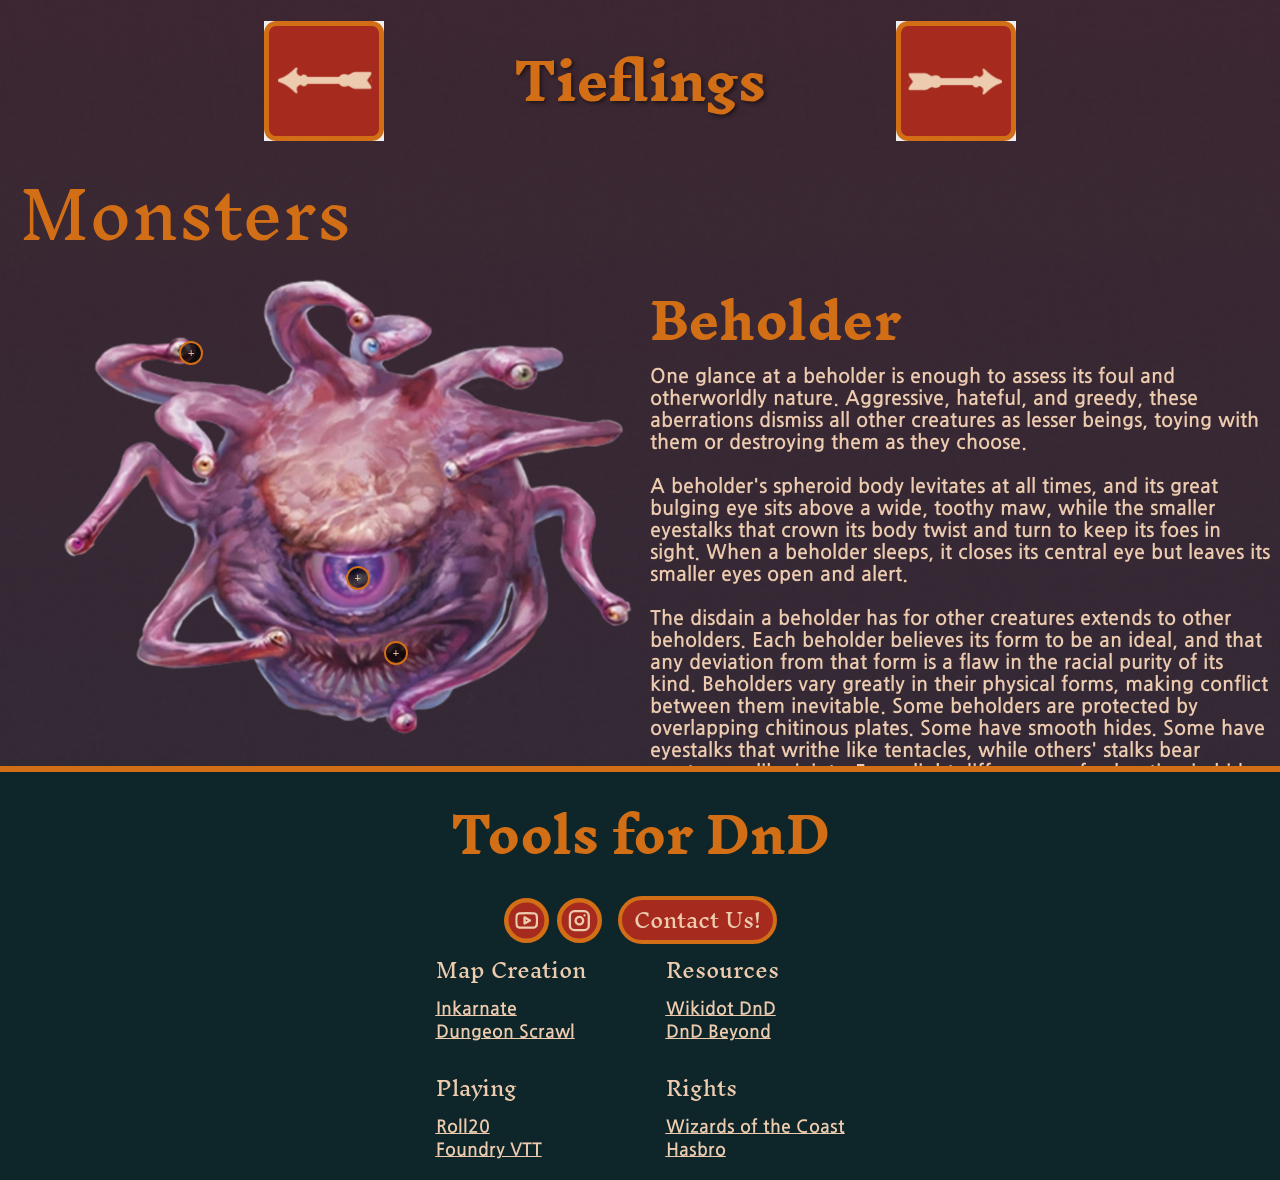
==== commit 4f553b3d: "Reduced gap of text in "Monster" section. Changed color and tested border on footer links for blindc" ====
--- a/index.html
+++ b/index.html
@@ -279,8 +279,8 @@
  			   <p id="texto-dinamico-movil">Toca un punto (+) para ver los detalles.</p>
 			</div>
 			<div class="caja" id="textMostruo" style="float: right; padding: 10px; overflow: auto; ">
-				<h2>Beholder</h2>
-				<p style=" padding-top: 20px; white-space:pre-line ;">
+				<h2 class="section-title" style="margin-bottom: 0px; margin-left: 0px;">Beholder</h2>
+				<p style=" padding-top: 0px; white-space:pre-line ;">
 				One glance at a beholder is enough to assess its foul and otherworldly nature. Aggressive, hateful, and greedy, these aberrations dismiss all other creatures as lesser beings, toying with them or destroying them as they choose.
 
 A beholder's spheroid body levitates at all times, and its great bulging eye sits above a wide, toothy maw, while the smaller eyestalks that crown its body twist and turn to keep its foes in sight. When a beholder sleeps, it closes its central eye but leaves its smaller eyes open and alert.
--- a/Css/footer.css
+++ b/Css/footer.css
@@ -82,10 +82,12 @@
             }
 
             .footer-links  .link{
-                color: #A62A1E;
+                color: #EDCBAF;
                 text-decoration: underline;
                 font-size: large;
-            }
+                /*text-shadow: 1px 0 #A62A1E, -1px 0 #A62A1E, 0 1px #A62A1E, 0 -1px #A62A1E,
+                1px 1px #A62A1E, -1px -1px #A62A1E, 1px -1px #A62A1E, -1px 1px #A62A1E;*/
+             }
 
             @media (max-width: 600px) {
     .footer-links{
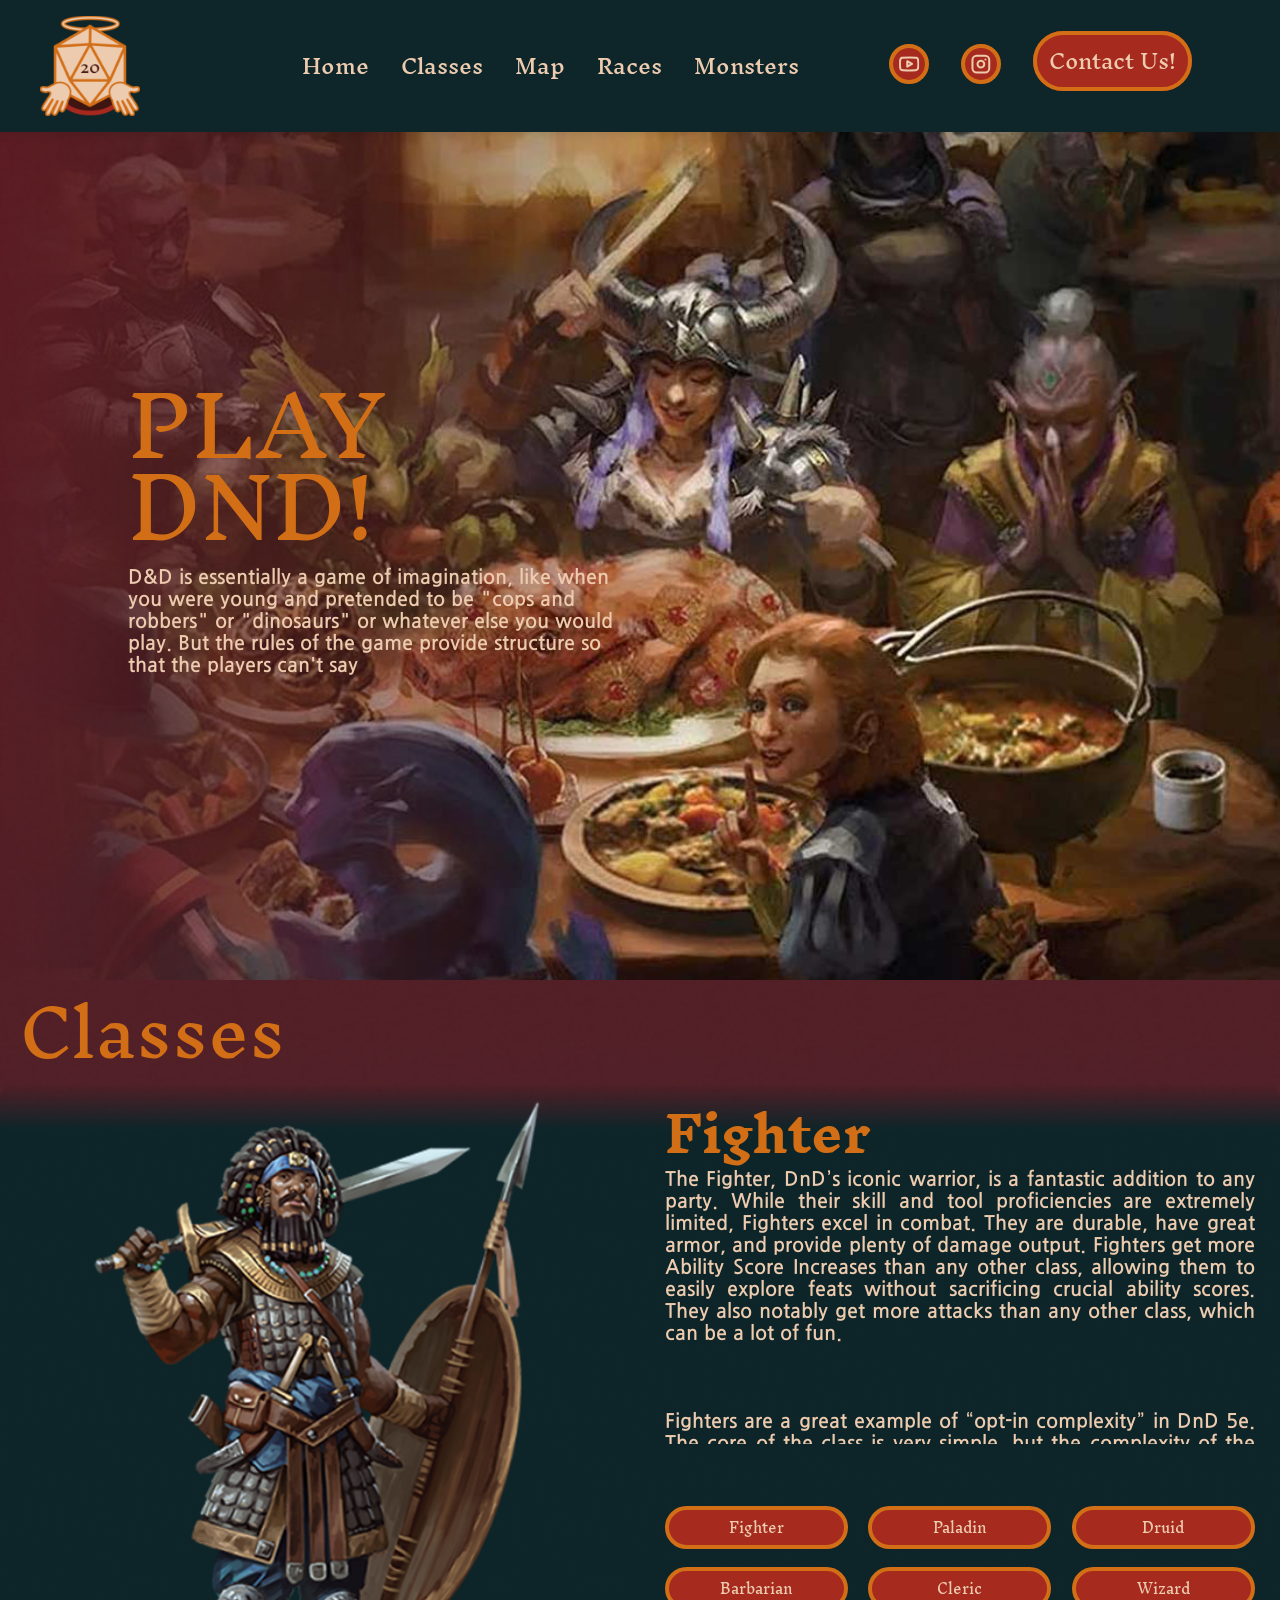
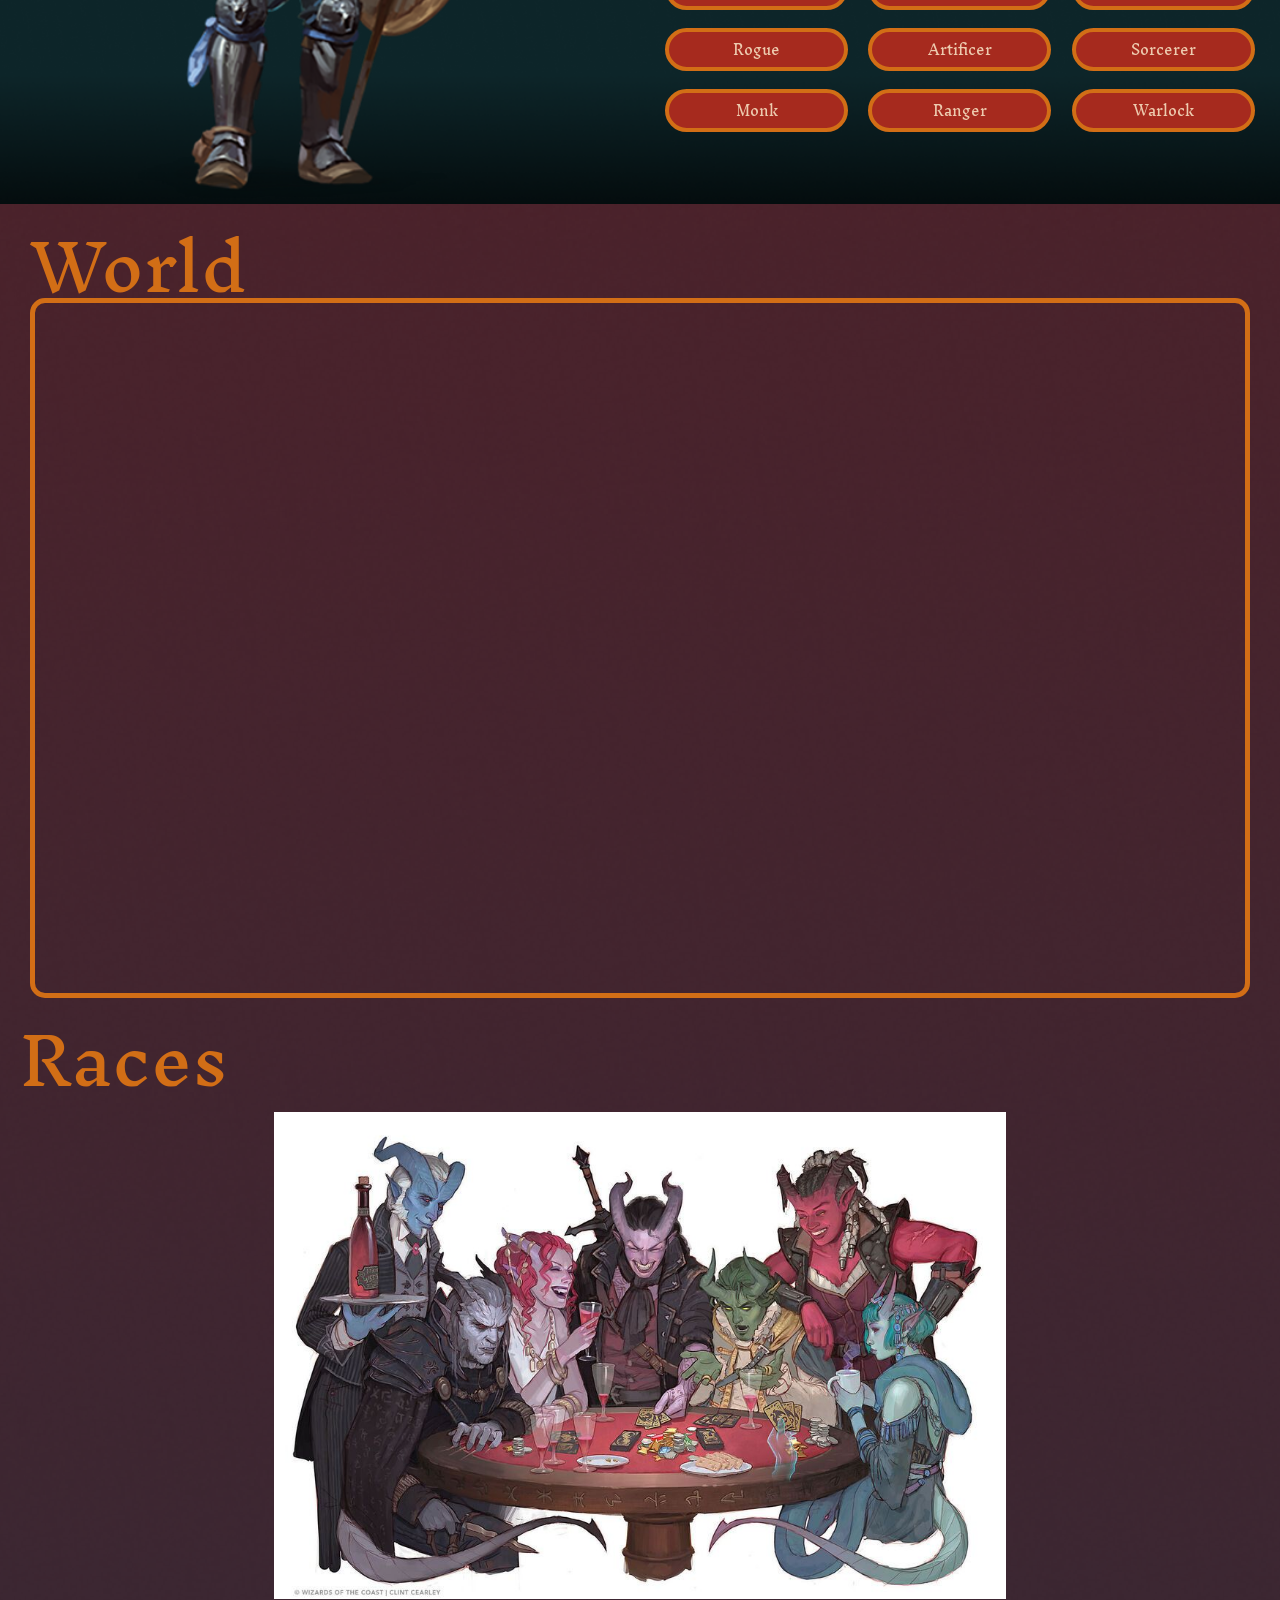
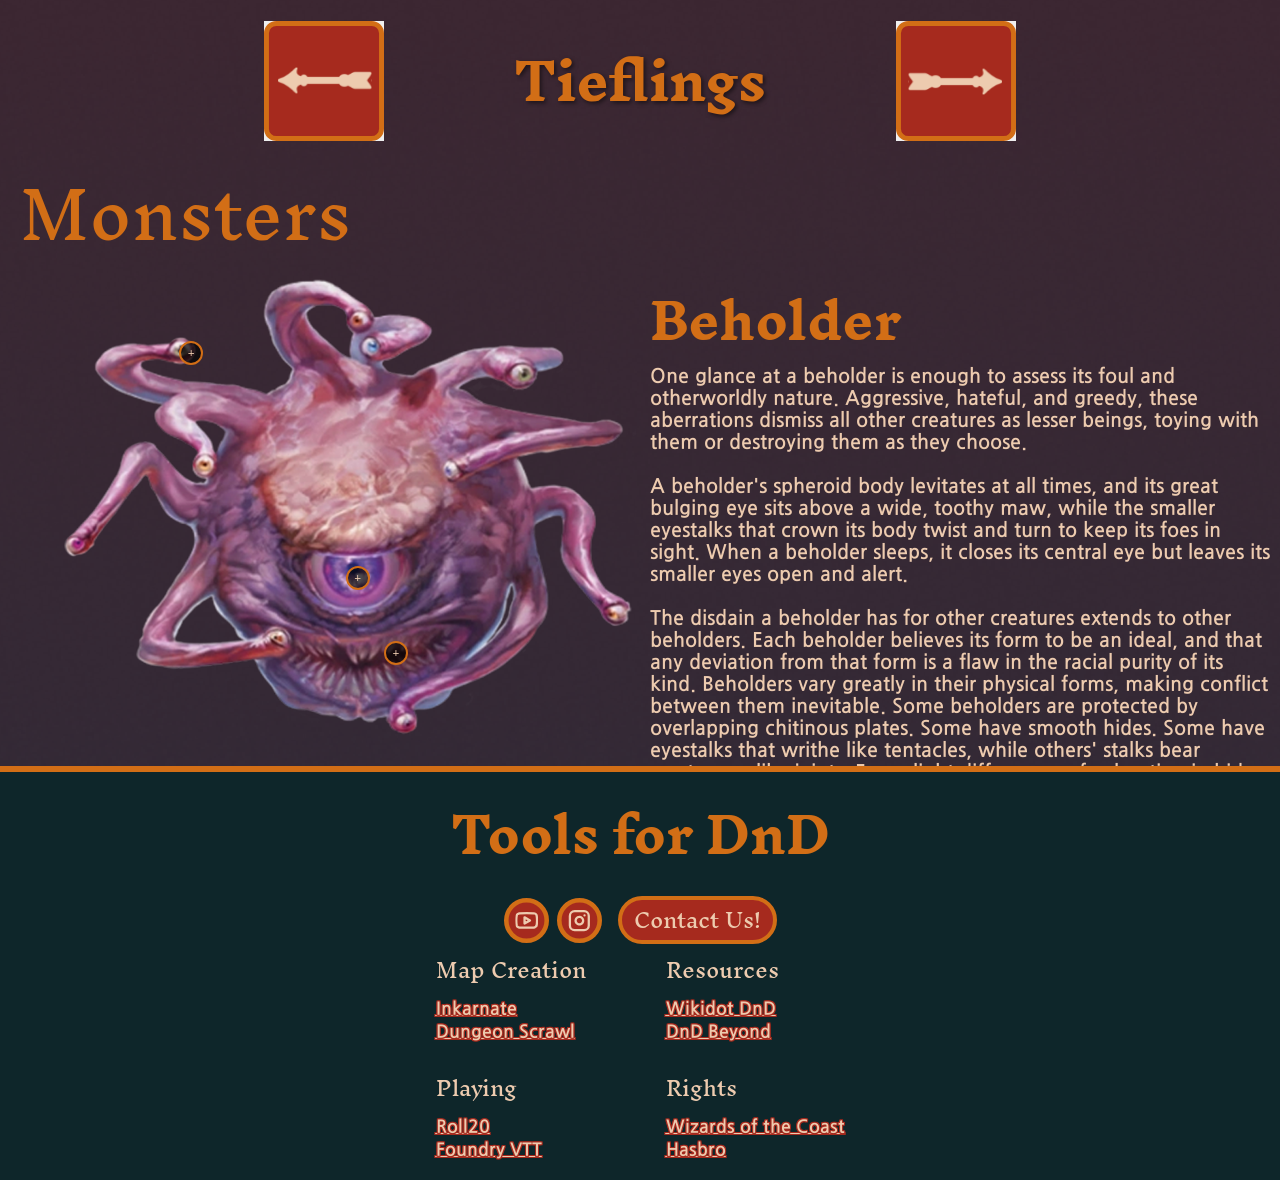
==== commit 17ddb18f: "Last changes" ====
--- a/index.html
+++ b/index.html
@@ -142,7 +142,10 @@
 
 						<br><br>For players totally new to DnD or to tabletop RPGs in general, the Champion Fighter is among the simplest characters in the game and is a great way to learn if you’re nervous about learning the game’s mechanics.
 					</p>
-				</div>
+					
+				</div>
+				<button  class="button-readMore" id="readMore">Read More</button>
+				
 				<div class="class-selector">
 				<div class="class-row">
 					<button class="class-button">Fighter</button>
@@ -343,5 +346,6 @@
 		<script src="ScriptMap.js"> </script>
 		<script src="ScriptCarousel.js"> </script>
 		<script src="ScriptClases.js"> </script>
+		<script src="ScriptReadMore.js"> </script>
 	</body>
 </html>
--- a/Css/buttons.css
+++ b/Css/buttons.css
@@ -28,6 +28,16 @@
   font-family: "Inknut Antiqua", serif;
   text-decoration: none;
   white-space: nowrap;
+}
+
+
+.button-readMore{
+  text-decoration: underline;
+  color: #D26E16;
+  font-family: "Inknut Antiqua", serif;
+  background: none;
+  border: none;
+  margin: 0px;
 }
 
 .button-footer{
--- a/Css/footer.css
+++ b/Css/footer.css
@@ -85,8 +85,8 @@
                 color: #EDCBAF;
                 text-decoration: underline;
                 font-size: large;
-                /*text-shadow: 1px 0 #A62A1E, -1px 0 #A62A1E, 0 1px #A62A1E, 0 -1px #A62A1E,
-                1px 1px #A62A1E, -1px -1px #A62A1E, 1px -1px #A62A1E, -1px 1px #A62A1E;*/
+                text-shadow: 1px 0 #A62A1E, -1px 0 #A62A1E, 0 1px #A62A1E, 0 -1px #A62A1E,
+                1px 1px #A62A1E, -1px -1px #A62A1E, 1px -1px #A62A1E, -1px 1px #A62A1E;
              }
 
             @media (max-width: 600px) {
--- a/Css/responsive.css
+++ b/Css/responsive.css
@@ -75,7 +75,7 @@
     .caja2{ width: 60%;height: 100px;}
     .cajaDado{width: 30%;height: 100px; }
      .titulo-raza{font-size: 16px;}
-     #imgMostruo{width: 100%; height: 70%;}
+     #imgMostruo{width: 100%; height: auto;}
     #textMostruo{width: 100%; height: 30%;}
     #Mostruo{width: 100%; height: 800px;}
 
@@ -108,6 +108,7 @@
         justify-content: space-between;
     }
     .caja1{ display: none;}
+    #returnHome{display: flex;}
     .caja2{ width: 30%;height: 100px;}
     .cajaDado{width: 30%;height: 100px; }
     .titulo-raza{font-size: 7px;}
--- a/Css/classes.css
+++ b/Css/classes.css
@@ -26,7 +26,15 @@
 
 }
 
+.button-container{
+  display: flex;
+  align-items: flex-start;
+}
 
+#readMore{
+    display: none;
+    width: 50%;
+}
 .class-row{
     display: flex;
     justify-content: space-around;
@@ -83,4 +91,23 @@
     width: 100%;
 }
 
+#classText {
+    white-space: pre-line;
+    max-height: 100px;
+    overflow: hidden;
+    box-shadow: 0 14px 18px -8px  #0E262A;
+}
+
+#classText.expanded {
+    overflow: auto;
+    max-height: 100%;
+    box-shadow: none;
+}
+
+    #readMore {
+        display: block;
+        margin: 20px auto;
+        width: fit-content;
+    }
+
 }
